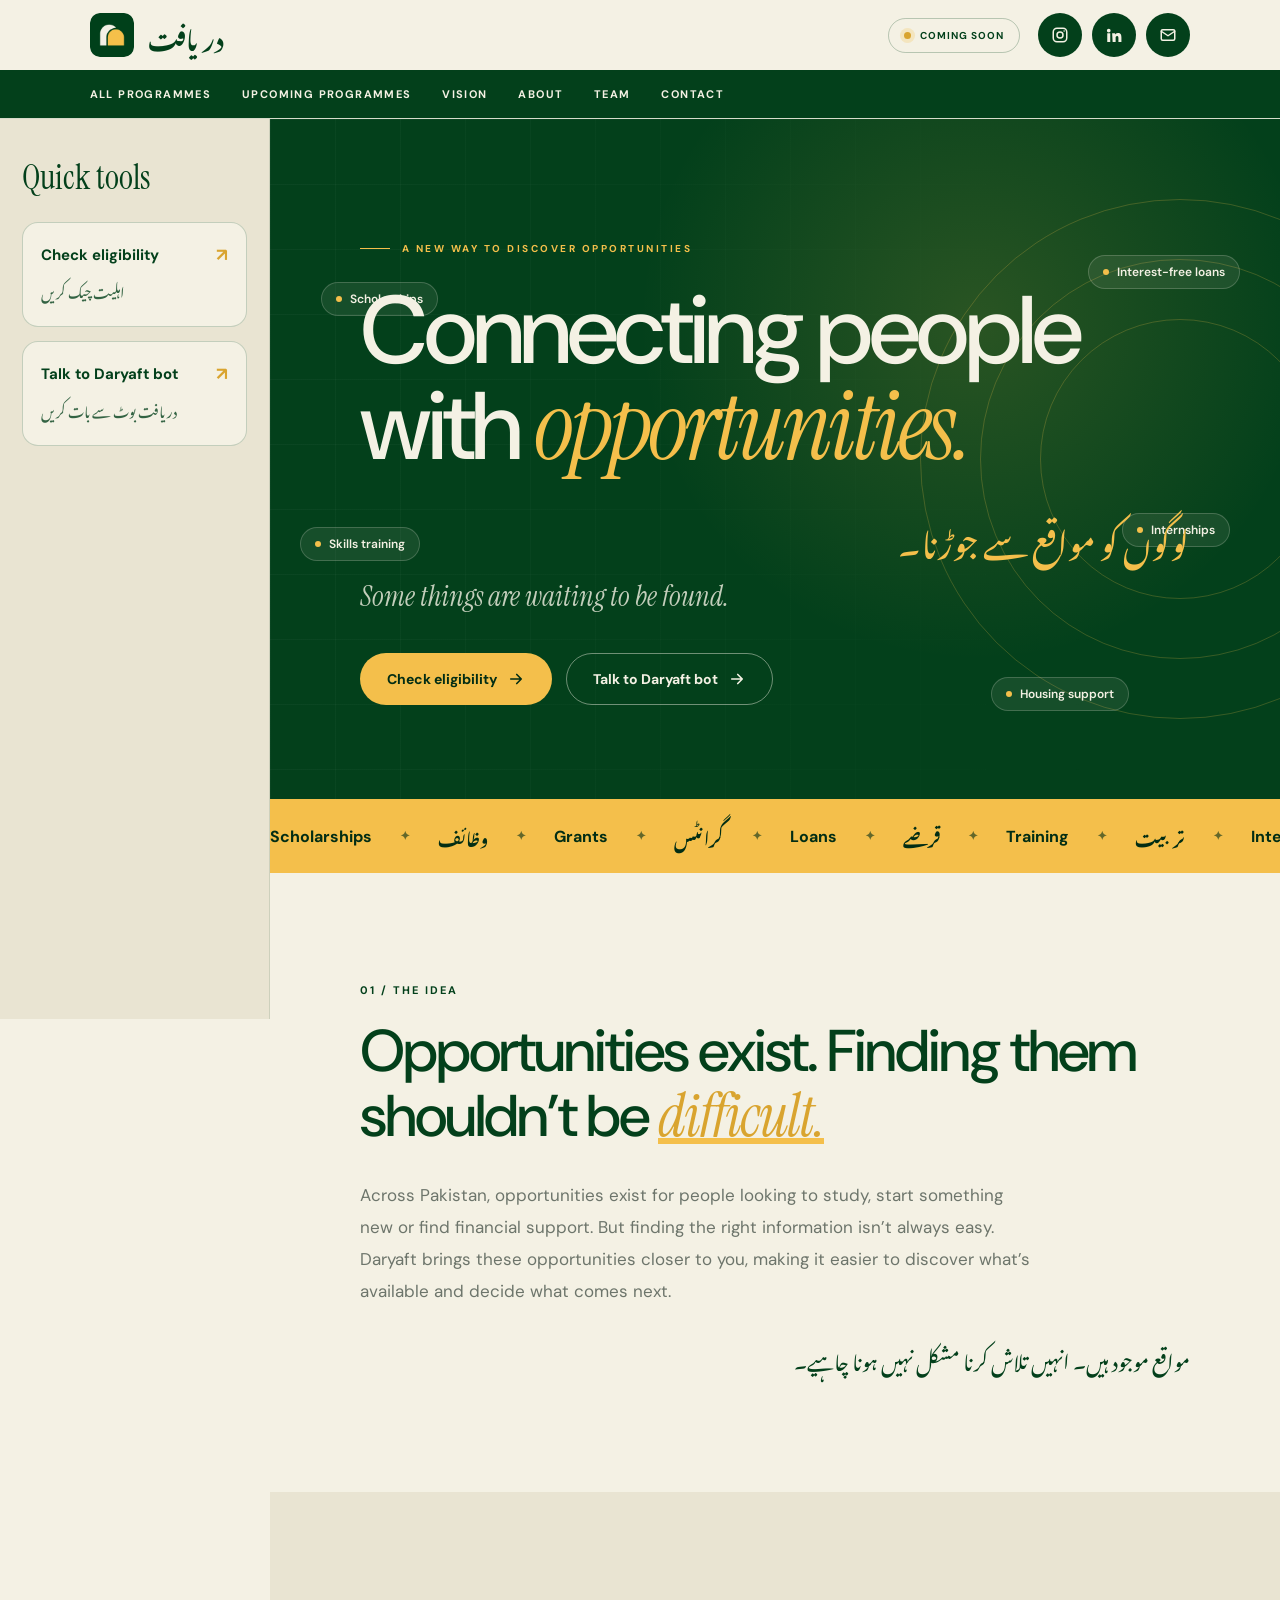
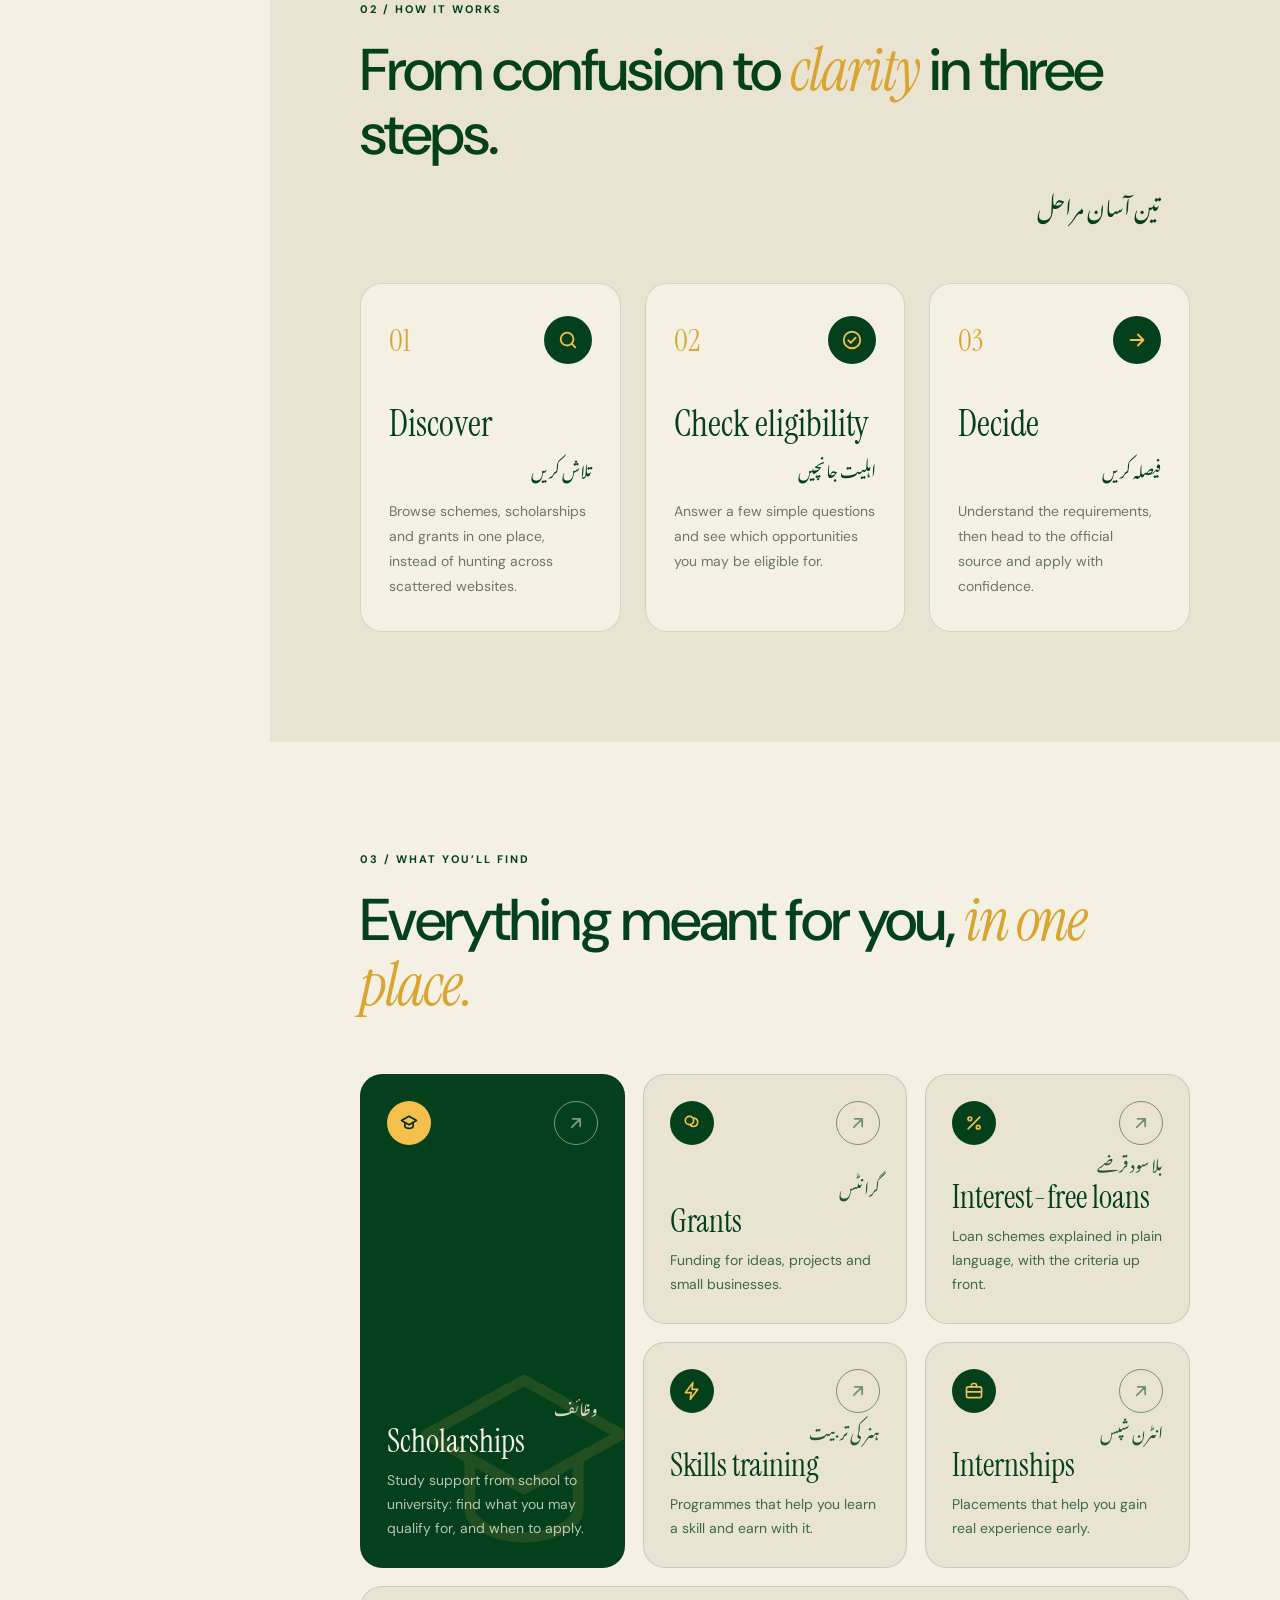
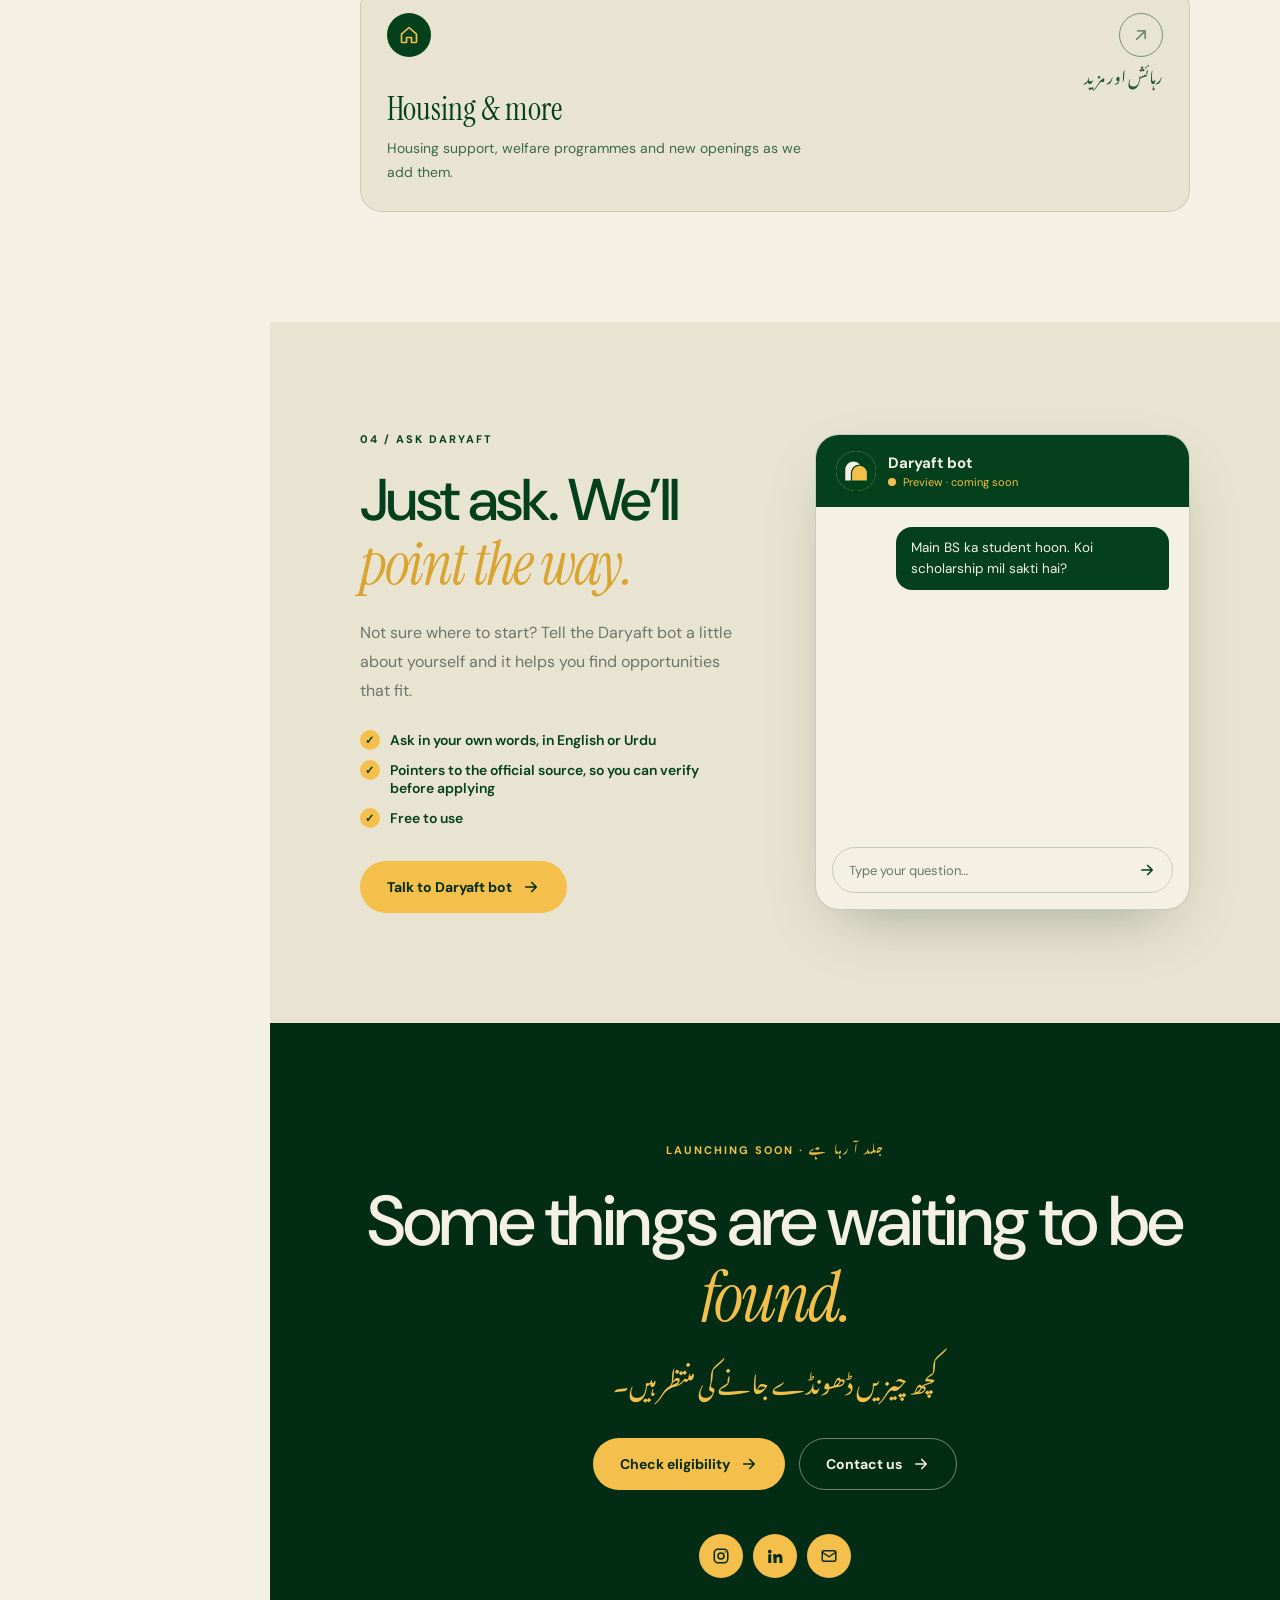
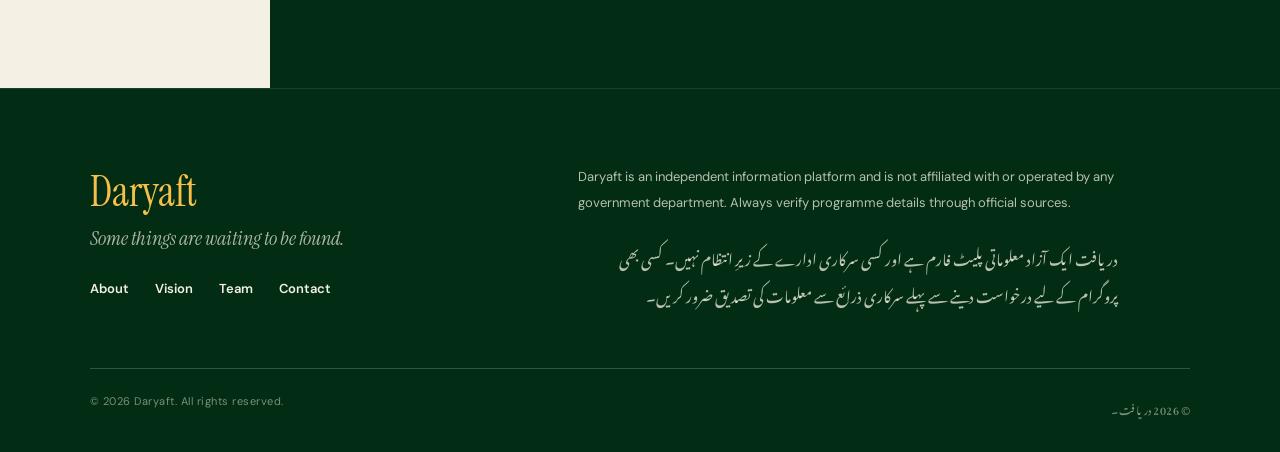
==== homepage/index.html @ d7fb3990 "Remove launch message from index.html Removed the launch message from the homepage." ====
<!DOCTYPE html>
<html lang="en">
<head>
    <meta charset="utf-8">
    <meta name="viewport" content="width=device-width, initial-scale=1">
    <title>Daryaft | دریافت</title>
    <link rel="icon" type="image/png" href="images/DARYAFT%20LOGO%20(MAIN).png">
    <meta name="description" content="Daryaft is a free platform that helps people in Pakistan discover government schemes, scholarships and opportunities they may be eligible for.">

    <link rel="preconnect" href="https://fonts.googleapis.com">
    <link rel="preconnect" href="https://fonts.gstatic.com" crossorigin>

    <!-- lets the CSS know JavaScript is on, so scroll animations only hide things when they can reveal them -->
    <script>document.documentElement.classList.add('js');</script>
    <link href="https://fonts.googleapis.com/css2?family=DM+Sans:wght@400;500;600;700;800&family=Instrument+Serif:ital@0;1&family=Noto+Nastaliq+Urdu&display=swap" rel="stylesheet">
    <link rel="stylesheet" href="style.css">
    <link rel="stylesheet" href="mobile.css">
</head>

<body>

    <header class="site-header">
    <a href="index.html" class="brand" aria-label="Daryaft home">
        <img src="images/DARYAFT LOGO (MAIN).png" alt="Daryaft logo">
        <span class="brand-name" lang="ur" dir="rtl">دریافت</span>
    </a>

    <div class="header-right">
        <div class="header-status">
            <span class="status-dot"></span>
            <span>Coming soon</span>
        </div>

        <ul class="social-links">
            <li>
                <a href="https://www.instagram.com/daryaftpk/" target="_blank" rel="noopener" aria-label="Daryaft on Instagram">
                    <svg viewBox="0 0 24 24" fill="none" stroke="currentColor" stroke-width="2" stroke-linecap="round" stroke-linejoin="round" aria-hidden="true">
                        <rect x="3" y="3" width="18" height="18" rx="5"/>
                        <circle cx="12" cy="12" r="4"/>
                        <circle cx="17.5" cy="6.5" r="1" fill="currentColor" stroke="none"/>
                    </svg>
                </a>
            </li>
            <li>
                <a href="https://www.linkedin.com/company/daryaft" target="_blank" rel="noopener" aria-label="Daryaft on LinkedIn">
                    <svg viewBox="0 0 24 24" fill="currentColor" aria-hidden="true">
                        <path d="M4.98 3.5a2.5 2.5 0 1 1 0 5 2.5 2.5 0 0 1 0-5zM3 9.75h4v11.5H3zM9.5 9.75h3.8v1.6h.06c.53-1 1.83-2.05 3.77-2.05 4.03 0 4.77 2.65 4.77 6.1v5.85h-4v-5.2c0-1.24-.02-2.84-1.73-2.84-1.73 0-2 1.35-2 2.75v5.29h-4z"/>
                    </svg>
                </a>
            </li>
            <li>
                <a href="mailto:daryaft.support@gmail.com" aria-label="Email Daryaft">
                    <svg viewBox="0 0 24 24" fill="none" stroke="currentColor" stroke-width="2" stroke-linecap="round" stroke-linejoin="round" aria-hidden="true">
                        <rect x="3" y="5" width="18" height="14" rx="2"/>
                        <path d="M3 7l9 6 9-6"/>
                    </svg>
                </a>
            </li>
        </ul>
    </div>

    <nav class="navigation" aria-label="Main navigation">
        <a href="programmes.html">All programmes</a>
        <a href="index.html">Upcoming programmes</a>
        <a href="vision.html">Vision</a>
        <a href="about.html">About</a>
        <a href="team.html">Team</a>
        <a href="contact.html">Contact</a>
    </nav>
</header>

    <div class="page-layout">

        <aside class="side-panel" aria-label="Quick tools">
        <h2 class="side-title">Quick tools</h2>

        <ul class="side-list">
            <li>
                <a href="eligibility.html" class="side-link">
                    <span class="side-link-title">Check eligibility <span>↗</span></span>
                    <span class="side-link-urdu" lang="ur" dir="rtl">اہلیت چیک کریں</span>
                </a>
            </li>
            <li>
                <a href="ask.html" class="side-link">
                    <span class="side-link-title">Talk to Daryaft bot <span>↗</span></span>
                    <span class="side-link-urdu" lang="ur" dir="rtl">دریافت بوٹ سے بات کریں</span>
                </a>
            </li>
        </ul>
    </aside>

        <div class="page-main">

            <!-- ================= HERO ================= -->
            <section class="hm-hero">
                <div class="hm-glow"></div>

                <div class="hm-rings" aria-hidden="true">
                    <span class="hm-ring"></span>
                    <span class="hm-ring"></span>
                    <span class="hm-ring"></span>
                </div>

                <div class="hm-chips" aria-hidden="true">
                    <span class="hm-chip" style="--x:5%;--y:24%;--fd:0s" data-depth="1.2"><i></i>Scholarships</span>
                    <span class="hm-chip hm-chip--r" style="--x:4%;--y:20%;--fd:-2s" data-depth="0.8"><i></i>Interest-free loans</span>
                    <span class="hm-chip" style="--x:3%;--y:60%;--fd:-4s" data-depth="1.6"><i></i>Skills training</span>
                    <span class="hm-chip hm-chip--r" style="--x:5%;--y:58%;--fd:-1s" data-depth="1"><i></i>Internships</span>
                    <span class="hm-chip" style="--x:16%;--y:80%;--fd:-3s" data-depth="0.7"><i></i>Grants</span>
                    <span class="hm-chip hm-chip--r" style="--x:15%;--y:82%;--fd:-5s" data-depth="1.4"><i></i>Housing support</span>
                </div>

                <div class="hm-hero-inner">
                    <p class="hm-eyebrow hm-in" style="--d:50">A new way to discover opportunities</p>

                    <h1 class="hm-title">
                        <span class="hm-line hm-in" style="--d:200">Connecting people</span>
                        <span class="hm-line hm-in" style="--d:320">with <em>opportunities.</em></span>
                    </h1>

                    <p class="hm-title-urdu hm-in" style="--d:480" lang="ur" dir="rtl">لوگوں کو مواقع سے جوڑنا۔</p>
                    <p class="hm-sub hm-in" style="--d:600">Some things are waiting to be found.</p>

                    <div class="hm-actions hm-in" style="--d:740">
                        <a href="eligibility.html" class="hm-btn hm-btn--gold">
                            Check eligibility
                            <svg viewBox="0 0 24 24" fill="none" stroke="currentColor" stroke-width="2.2" stroke-linecap="round" stroke-linejoin="round" aria-hidden="true"><path d="M5 12h14M13 6l6 6-6 6"/></svg>
                        </a>
                        <a href="ask.html" class="hm-btn hm-btn--ghost">
                            Talk to Daryaft bot
                            <svg viewBox="0 0 24 24" fill="none" stroke="currentColor" stroke-width="2.2" stroke-linecap="round" stroke-linejoin="round" aria-hidden="true"><path d="M5 12h14M13 6l6 6-6 6"/></svg>
                        </a>
                    </div>
                </div>

               
            </section>


            <!-- ================= MARQUEE ================= -->
            <div class="hm-marquee" aria-hidden="true">
                <div class="hm-marquee-track">
                    <div class="hm-marquee-group">
                        <span>Scholarships</span><b>✦</b><span class="ur">وظائف</span><b>✦</b>
                        <span>Grants</span><b>✦</b><span class="ur">گرانٹس</span><b>✦</b>
                        <span>Loans</span><b>✦</b><span class="ur">قرضے</span><b>✦</b>
                        <span>Training</span><b>✦</b><span class="ur">تربیت</span><b>✦</b>
                        <span>Internships</span><b>✦</b><span class="ur">انٹرن شپس</span><b>✦</b>
                    </div>
                    <div class="hm-marquee-group">
                        <span>Scholarships</span><b>✦</b><span class="ur">وظائف</span><b>✦</b>
                        <span>Grants</span><b>✦</b><span class="ur">گرانٹس</span><b>✦</b>
                        <span>Loans</span><b>✦</b><span class="ur">قرضے</span><b>✦</b>
                        <span>Training</span><b>✦</b><span class="ur">تربیت</span><b>✦</b>
                        <span>Internships</span><b>✦</b><span class="ur">انٹرن شپس</span><b>✦</b>
                    </div>
                </div>
            </div>


            <!-- ================= THE IDEA ================= -->
            <section class="hm-section hm-idea">
                <div class="hm-idea-inner">
                    <p class="hm-marker reveal">01 / The idea</p>

                    <h2 class="hm-h2 split">Opportunities exist. Finding them shouldn’t be <em class="hm-underline">difficult.</em></h2>

                    <p class="reveal" style="--d:150">Across Pakistan, opportunities exist for people looking to study, start something new or find financial support. But finding the right information isn’t always easy. Daryaft brings these opportunities closer to you, making it easier to discover what’s available and decide what comes next.</p>

                    <p class="hm-urdu-line reveal" style="--d:250" lang="ur" dir="rtl">مواقع موجود ہیں۔ انہیں تلاش کرنا مشکل نہیں ہونا چاہیے۔</p>
                </div>
            </section>


            <!-- ================= HOW IT WORKS ================= -->
            <section class="hm-section hm-steps" id="how-it-works">
                <div class="hm-head">
                    <p class="hm-marker reveal">02 / How it works</p>
                    <h2 class="hm-h2 reveal" style="--d:100">From confusion to <em>clarity</em> in three steps.</h2>
                    <p class="hm-urdu reveal" style="--d:200" lang="ur" dir="rtl">تین آسان مراحل</p>
                </div>

                <div class="hm-step-grid">

                    <div class="reveal" style="--d:0">
                        <article class="hm-step">
                            <div class="hm-step-top">
                                <span class="hm-step-num">01</span>
                                <span class="hm-step-icon"><svg viewBox="0 0 24 24" fill="none" stroke="currentColor" stroke-width="2" stroke-linecap="round" stroke-linejoin="round" aria-hidden="true"><circle cx="11" cy="11" r="7"/><path d="M20 20l-3.5-3.5"/></svg></span>
                            </div>
                            <h3>Discover</h3>
                            <p class="hm-step-urdu" lang="ur" dir="rtl">تلاش کریں</p>
                            <p>Browse schemes, scholarships and grants in one place, instead of hunting across scattered websites.</p>
                        </article>
                    </div>

                    <div class="reveal" style="--d:130">
                        <article class="hm-step">
                            <div class="hm-step-top">
                                <span class="hm-step-num">02</span>
                                <span class="hm-step-icon"><svg viewBox="0 0 24 24" fill="none" stroke="currentColor" stroke-width="2" stroke-linecap="round" stroke-linejoin="round" aria-hidden="true"><circle cx="12" cy="12" r="9"/><path d="M8 12.5l2.7 2.7L16 9.5"/></svg></span>
                            </div>
                            <h3>Check eligibility</h3>
                            <p class="hm-step-urdu" lang="ur" dir="rtl">اہلیت جانچیں</p>
                            <p>Answer a few simple questions and see which opportunities you may be eligible for.</p>
                        </article>
                    </div>

                    <div class="reveal" style="--d:260">
                        <article class="hm-step">
                            <div class="hm-step-top">
                                <span class="hm-step-num">03</span>
                                <span class="hm-step-icon"><svg viewBox="0 0 24 24" fill="none" stroke="currentColor" stroke-width="2" stroke-linecap="round" stroke-linejoin="round" aria-hidden="true"><path d="M5 12h14M13 6l6 6-6 6"/></svg></span>
                            </div>
                            <h3>Decide</h3>
                            <p class="hm-step-urdu" lang="ur" dir="rtl">فیصلہ کریں</p>
                            <p>Understand the requirements, then head to the official source and apply with confidence.</p>
                        </article>
                    </div>

                </div>
            </section>


            <!-- ================= WHAT YOU'LL FIND ================= -->
            <section class="hm-section hm-find">
                <div class="hm-head">
                    <p class="hm-marker reveal">03 / What you’ll find</p>
                    <h2 class="hm-h2 reveal" style="--d:100">Everything meant for you, <em>in one place.</em></h2>
                </div>

                <div class="hm-bento-grid">

                    <div class="hm-cell hm-cell--lg reveal" style="--d:0">
                        <div class="hm-tile hm-tile--lg">
                            <svg class="hm-tile-bg" viewBox="0 0 24 24" fill="none" stroke="currentColor" stroke-width="1" stroke-linecap="round" stroke-linejoin="round" aria-hidden="true"><path d="M3 9l9-5 9 5-9 5-9-5z"/><path d="M7 11.5V16c0 1.1 2.2 2.5 5 2.5s5-1.4 5-2.5v-4.5"/></svg>
                            <div class="hm-tile-top">
                                <span class="hm-tile-icon"><svg viewBox="0 0 24 24" fill="none" stroke="currentColor" stroke-width="2" stroke-linecap="round" stroke-linejoin="round" aria-hidden="true"><path d="M3 9l9-5 9 5-9 5-9-5z"/><path d="M7 11.5V16c0 1.1 2.2 2.5 5 2.5s5-1.4 5-2.5v-4.5"/></svg></span>
                                <span class="hm-tile-arrow"><svg viewBox="0 0 24 24" fill="none" stroke="currentColor" stroke-width="2.2" stroke-linecap="round" stroke-linejoin="round" aria-hidden="true"><path d="M7 17L17 7M8 7h9v9"/></svg></span>
                            </div>
                            <div class="hm-tile-text">
                                <p class="hm-tile-urdu" lang="ur" dir="rtl">وظائف</p>
                                <h3>Scholarships</h3>
                                <p>Study support from school to university: find what you may qualify for, and when to apply.</p>
                            </div>
                        </div>
                    </div>

                    <div class="hm-cell hm-cell--md reveal" style="--d:100">
                        <div class="hm-tile">
                            <div class="hm-tile-top">
                                <span class="hm-tile-icon"><svg viewBox="0 0 24 24" fill="none" stroke="currentColor" stroke-width="2" stroke-linecap="round" stroke-linejoin="round" aria-hidden="true"><circle cx="9" cy="9" r="5"/><path d="M14.5 6.2A5 5 0 1 1 9.8 14"/></svg></span>
                                <span class="hm-tile-arrow"><svg viewBox="0 0 24 24" fill="none" stroke="currentColor" stroke-width="2.2" stroke-linecap="round" stroke-linejoin="round" aria-hidden="true"><path d="M7 17L17 7M8 7h9v9"/></svg></span>
                            </div>
                            <div class="hm-tile-text">
                                <p class="hm-tile-urdu" lang="ur" dir="rtl">گرانٹس</p>
                                <h3>Grants</h3>
                                <p>Funding for ideas, projects and small businesses.</p>
                            </div>
                        </div>
                    </div>

                    <div class="hm-cell hm-cell--md reveal" style="--d:200">
                        <div class="hm-tile">
                            <div class="hm-tile-top">
                                <span class="hm-tile-icon"><svg viewBox="0 0 24 24" fill="none" stroke="currentColor" stroke-width="2" stroke-linecap="round" stroke-linejoin="round" aria-hidden="true"><path d="M19 5L5 19"/><circle cx="7" cy="7" r="2.2"/><circle cx="17" cy="17" r="2.2"/></svg></span>
                                <span class="hm-tile-arrow"><svg viewBox="0 0 24 24" fill="none" stroke="currentColor" stroke-width="2.2" stroke-linecap="round" stroke-linejoin="round" aria-hidden="true"><path d="M7 17L17 7M8 7h9v9"/></svg></span>
                            </div>
                            <div class="hm-tile-text">
                                <p class="hm-tile-urdu" lang="ur" dir="rtl">بلا سود قرضے</p>
                                <h3>Interest-free loans</h3>
                                <p>Loan schemes explained in plain language, with the criteria up front.</p>
                            </div>
                        </div>
                    </div>

                    <div class="hm-cell hm-cell--sm reveal" style="--d:0">
                        <div class="hm-tile">
                            <div class="hm-tile-top">
                                <span class="hm-tile-icon"><svg viewBox="0 0 24 24" fill="none" stroke="currentColor" stroke-width="2" stroke-linecap="round" stroke-linejoin="round" aria-hidden="true"><path d="M13 2L4 14h7l-1 8 9-12h-7z"/></svg></span>
                                <span class="hm-tile-arrow"><svg viewBox="0 0 24 24" fill="none" stroke="currentColor" stroke-width="2.2" stroke-linecap="round" stroke-linejoin="round" aria-hidden="true"><path d="M7 17L17 7M8 7h9v9"/></svg></span>
                            </div>
                            <div class="hm-tile-text">
                                <p class="hm-tile-urdu" lang="ur" dir="rtl">ہنر کی تربیت</p>
                                <h3>Skills training</h3>
                                <p>Programmes that help you learn a skill and earn with it.</p>
                            </div>
                        </div>
                    </div>

                    <div class="hm-cell hm-cell--sm reveal" style="--d:120">
                        <div class="hm-tile">
                            <div class="hm-tile-top">
                                <span class="hm-tile-icon"><svg viewBox="0 0 24 24" fill="none" stroke="currentColor" stroke-width="2" stroke-linecap="round" stroke-linejoin="round" aria-hidden="true"><rect x="3" y="7" width="18" height="13" rx="2"/><path d="M9 7V5a2 2 0 0 1 2-2h2a2 2 0 0 1 2 2v2M3 13h18"/></svg></span>
                                <span class="hm-tile-arrow"><svg viewBox="0 0 24 24" fill="none" stroke="currentColor" stroke-width="2.2" stroke-linecap="round" stroke-linejoin="round" aria-hidden="true"><path d="M7 17L17 7M8 7h9v9"/></svg></span>
                            </div>
                            <div class="hm-tile-text">
                                <p class="hm-tile-urdu" lang="ur" dir="rtl">انٹرن شپس</p>
                                <h3>Internships</h3>
                                <p>Placements that help you gain real experience early.</p>
                            </div>
                        </div>
                    </div>

                    <div class="hm-cell hm-cell--sm reveal" style="--d:240">
                        <div class="hm-tile">
                            <div class="hm-tile-top">
                                <span class="hm-tile-icon"><svg viewBox="0 0 24 24" fill="none" stroke="currentColor" stroke-width="2" stroke-linecap="round" stroke-linejoin="round" aria-hidden="true"><path d="M3 11l9-8 9 8v9a1 1 0 0 1-1 1h-5v-6H9v6H4a1 1 0 0 1-1-1z"/></svg></span>
                                <span class="hm-tile-arrow"><svg viewBox="0 0 24 24" fill="none" stroke="currentColor" stroke-width="2.2" stroke-linecap="round" stroke-linejoin="round" aria-hidden="true"><path d="M7 17L17 7M8 7h9v9"/></svg></span>
                            </div>
                            <div class="hm-tile-text">
                                <p class="hm-tile-urdu" lang="ur" dir="rtl">رہائش اور مزید</p>
                                <h3>Housing &amp; more</h3>
                                <p>Housing support, welfare programmes and new openings as we add them.</p>
                            </div>
                        </div>
                    </div>

                </div>
            </section>


            <!-- ================= BOT PREVIEW ================= -->
            <section class="hm-section hm-demo">
                <div class="hm-demo-grid">

                    <div class="hm-demo-text">
                        <p class="hm-marker reveal">04 / Ask Daryaft</p>
                        <h2 class="hm-h2 reveal" style="--d:100">Just ask. We’ll <em>point the way.</em></h2>
                        <p class="reveal" style="--d:180">Not sure where to start? Tell the Daryaft bot a little about yourself and it helps you find opportunities that fit.</p>

                        <ul class="hm-ticks reveal" style="--d:260">
                            <li>Ask in your own words, in English or Urdu</li>
                            <li>Pointers to the official source, so you can verify before applying</li>
                            <li>Free to use</li>
                        </ul>

                        <a href="ask.html" class="hm-btn hm-btn--gold reveal" style="--d:340">
                            Talk to Daryaft bot
                            <svg viewBox="0 0 24 24" fill="none" stroke="currentColor" stroke-width="2.2" stroke-linecap="round" stroke-linejoin="round" aria-hidden="true"><path d="M5 12h14M13 6l6 6-6 6"/></svg>
                        </a>
                    </div>

                    <div class="reveal" style="--d:150">
                        <div class="hm-chat" id="chat" role="img" aria-label="Preview of a conversation with the Daryaft bot">
                            <div class="hm-chat-bar">
                                <img src="images/DARYAFT LOGO (MAIN).png" alt="" class="hm-avatar">
                                <div>
                                    <p class="hm-chat-name">Daryaft bot</p>
                                    <p class="hm-chat-status"><span class="hm-pulse"></span>Preview · coming soon</p>
                                </div>
                            </div>
                            <div class="hm-chat-body" id="chatBody"></div>
                            <div class="hm-chat-input" aria-hidden="true">
                                <span>Type your question…</span>
                                <svg viewBox="0 0 24 24" fill="none" stroke="currentColor" stroke-width="2.2" stroke-linecap="round" stroke-linejoin="round"><path d="M5 12h14M13 6l6 6-6 6"/></svg>
                            </div>
                        </div>
                    </div>

                </div>
            </section>


            <!-- ================= FINAL CTA ================= -->
            <section class="hm-section hm-cta">
                <p class="hm-marker reveal">Launching soon <b>·</b> <span lang="ur" dir="rtl">جلد آ رہا ہے</span></p>
                <h2 class="reveal" style="--d:100">Some things are waiting to be <em>found.</em></h2>
                <p class="hm-cta-urdu reveal" style="--d:180" lang="ur" dir="rtl">کچھ چیزیں ڈھونڈے جانے کی منتظر ہیں۔</p>

                <div class="hm-cta-actions reveal" style="--d:260">
                    <a href="eligibility.html" class="hm-btn hm-btn--green">
                        Check eligibility
                        <svg viewBox="0 0 24 24" fill="none" stroke="currentColor" stroke-width="2.2" stroke-linecap="round" stroke-linejoin="round" aria-hidden="true"><path d="M5 12h14M13 6l6 6-6 6"/></svg>
                    </a>
                    <a href="contact.html" class="hm-btn hm-btn--outline">
                        Contact us
                        <svg viewBox="0 0 24 24" fill="none" stroke="currentColor" stroke-width="2.2" stroke-linecap="round" stroke-linejoin="round" aria-hidden="true"><path d="M5 12h14M13 6l6 6-6 6"/></svg>
                    </a>
                </div>

                <ul class="social-links reveal" style="--d:340">
                    <li>
                        <a href="https://www.instagram.com/daryaftpk/" target="_blank" rel="noopener" aria-label="Daryaft on Instagram">
                            <svg viewBox="0 0 24 24" fill="none" stroke="currentColor" stroke-width="2" stroke-linecap="round" stroke-linejoin="round" aria-hidden="true"><rect x="3" y="3" width="18" height="18" rx="5"/><circle cx="12" cy="12" r="4"/><circle cx="17.5" cy="6.5" r="1" fill="currentColor" stroke="none"/></svg>
                        </a>
                    </li>
                    <li>
                        <a href="https://www.linkedin.com/company/daryaft" target="_blank" rel="noopener" aria-label="Daryaft on LinkedIn">
                            <svg viewBox="0 0 24 24" fill="currentColor" aria-hidden="true"><path d="M4.98 3.5a2.5 2.5 0 1 1 0 5 2.5 2.5 0 0 1 0-5zM3 9.75h4v11.5H3zM9.5 9.75h3.8v1.6h.06c.53-1 1.83-2.05 3.77-2.05 4.03 0 4.77 2.65 4.77 6.1v5.85h-4v-5.2c0-1.24-.02-2.84-1.73-2.84-1.73 0-2 1.35-2 2.75v5.29h-4z"/></svg>
                        </a>
                    </li>
                    <li>
                        <a href="mailto:daryaft.support@gmail.com" aria-label="Email Daryaft">
                            <svg viewBox="0 0 24 24" fill="none" stroke="currentColor" stroke-width="2" stroke-linecap="round" stroke-linejoin="round" aria-hidden="true"><rect x="3" y="5" width="18" height="14" rx="2"/><path d="M3 7l9 6 9-6"/></svg>
                        </a>
                    </li>
                </ul>
            </section>

        </div>
    </div>


    <footer class="site-footer" id="footer">
        <div class="footer-top">
            <div>
                <p class="footer-brand">Daryaft</p>
                <p class="footer-tag">Some things are waiting to be found.</p>
                <ul class="footer-links">
                    <li><a href="about.html">About</a></li>
                    <li><a href="vision.html">Vision</a></li>
                    <li><a href="team.html">Team</a></li>
                    <li><a href="contact.html">Contact</a></li>
                </ul>
            </div>
            <div>
                <p class="footer-description">Daryaft is an independent information platform and is not affiliated with or operated by any government department. Always verify programme details through official sources.</p>
                <p class="footer-urdu" lang="ur" dir="rtl">دریافت ایک آزاد معلوماتی پلیٹ فارم ہے اور کسی سرکاری ادارے کے زیرِ انتظام نہیں۔ کسی بھی پروگرام کے لیے درخواست دینے سے پہلے سرکاری ذرائع سے معلومات کی تصدیق ضرور کریں۔</p>
            </div>
        </div>
        <div class="footer-bottom">
            <span>© 2026 Daryaft. All rights reserved.</span>
            <span lang="ur" dir="rtl">© 2026 دریافت۔</span>
        </div>
    </footer>


    <script>
    (function () {
        var reduce = window.matchMedia('(prefers-reduced-motion: reduce)').matches;

        /* ---- 1. split headline into words (keeps <em> as one piece) ---- */
        document.querySelectorAll('.split').forEach(function (el) {
            var n = 0;
            Array.prototype.slice.call(el.childNodes).forEach(function (c) {
                if (c.nodeType === 3) {
                    var frag = document.createDocumentFragment();
                    c.textContent.split(/(\s+)/).forEach(function (part) {
                        if (!part) return;
                        if (/^\s+$/.test(part)) { frag.appendChild(document.createTextNode(' ')); return; }
                        var s = document.createElement('span');
                        s.className = 'w';
                        s.style.setProperty('--i', n++);
                        s.textContent = part;
                        frag.appendChild(s);
                    });
                    el.replaceChild(frag, c);
                } else if (c.nodeType === 1) {
                    c.classList.add('w');
                    c.style.setProperty('--i', n++);
                }
            });
        });

        /* ---- 2. reveal on scroll ---- */
        var targets = document.querySelectorAll('.reveal, .split');
        if ('IntersectionObserver' in window) {
            var io = new IntersectionObserver(function (entries) {
                entries.forEach(function (e) {
                    if (e.isIntersecting) { e.target.classList.add('in'); io.unobserve(e.target); }
                });
            }, { threshold: 0.15 });
            targets.forEach(function (el) { io.observe(el); });
        } else {
            targets.forEach(function (el) { el.classList.add('in'); });
        }

        /* ---- 3. hero: glow + floating chips follow the pointer ---- */
        var hero = document.querySelector('.hm-hero');
        if (hero && !reduce) {
            var chips = hero.querySelectorAll('.hm-chip');
            hero.addEventListener('pointermove', function (e) {
                var r = hero.getBoundingClientRect();
                var x = (e.clientX - r.left) / r.width - 0.5;
                var y = (e.clientY - r.top) / r.height - 0.5;
                hero.style.setProperty('--mx', ((x + 0.5) * 100) + '%');
                hero.style.setProperty('--my', ((y + 0.5) * 100) + '%');
                chips.forEach(function (c) {
                    var d = parseFloat(c.getAttribute('data-depth')) || 1;
                    c.style.translate = (x * -30 * d) + 'px ' + (y * -30 * d) + 'px';
                });
            });
        }

        /* ---- 4. tiles: gold spotlight under the cursor ---- */
        document.querySelectorAll('.hm-tile').forEach(function (t) {
            t.addEventListener('pointermove', function (e) {
                var r = t.getBoundingClientRect();
                t.style.setProperty('--x', (e.clientX - r.left) + 'px');
                t.style.setProperty('--y', (e.clientY - r.top) + 'px');
            });
        });

        /* ---- 5. bot preview: types out a sample conversation on loop ---- */
        var body = document.getElementById('chatBody');
        var chat = document.getElementById('chat');
        if (body && chat) {
            var script = [
                { who: 'user', text: 'Main BS ka student hoon. Koi scholarship mil sakti hai?' },
                { who: 'bot',  text: 'Zaroor! Pehle bata dein, aap kis shehar aur kis program mein hain?' },
                { who: 'user', text: 'Lahore, Computer Science.' },
                { who: 'bot',  text: 'Shukriya! Main aap ke profile se match hone wali schemes dhoond raha hoon ✦' }
            ];
            var token = 0, timers = [];

            function later(fn, ms) { timers.push(setTimeout(fn, ms)); }
            function add(who, text) {
                var d = document.createElement('div');
                d.className = 'hm-msg hm-msg--' + who;
                d.textContent = text;
                body.appendChild(d);
                return d;
            }

            if (reduce) {
                script.forEach(function (m) { add(m.who, m.text); });
            } else {
                var play = function (my) {
                    body.innerHTML = '';
                    var i = 0;
                    (function step() {
                        if (my !== token) return;
                        if (i >= script.length) { later(function () { play(my); }, 6000); return; }
                        var m = script[i++];
                        if (m.who === 'bot') {
                            var t = document.createElement('div');
                            t.className = 'hm-msg hm-msg--bot hm-typing';
                            t.innerHTML = '<i></i><i></i><i></i>';
                            body.appendChild(t);
                            later(function () {
                                if (my !== token) return;
                                body.removeChild(t);
                                add('bot', m.text);
                                later(step, 1300);
                            }, 1100);
                        } else {
                            add('user', m.text);
                            later(step, 1000);
                        }
                    })();
                };
                var cio = new IntersectionObserver(function (entries) {
                    entries.forEach(function (e) {
                        token++;
                        timers.forEach(clearTimeout); timers = [];
                        if (e.isIntersecting) play(token);
                    });
                }, { threshold: 0.35 });
                cio.observe(chat);
            }
        }
    })();
    </script>

</body>
</html>
---- homepage/style.css ----
/* =========================================
   DARYAFT — style.css (one file for everything)
   Forest Green / Cream / Gold
   Load order in HTML: style.css, then mobile.css
   (fonts are loaded with <link> in the HTML, not @import)
========================================= */

/* ---------- 1. VARIABLES ---------- */
:root {
    --green: #03401B;
    --green-dark: #022D14;
    --green-light: #0A5428;
    --cream: #F4F1E4;
    --cream-dark: #E9E4D2;
    --gold: #F4BF4B;
    --gold-dark: #D9A42F;
    --text-dark: #102719;
    --text-muted: #6D756B;

    --font-main: 'DM Sans', sans-serif;
    --font-display: 'Instrument Serif', serif;
    --font-urdu: 'Noto Nastaliq Urdu', serif;

    --page-width: 1280px;
    --page-padding: clamp(24px, 7vw, 110px);
}

/* ---------- 2. RESET & GLOBAL ---------- */
* { margin: 0; padding: 0; box-sizing: border-box; }

html { scroll-behavior: smooth; scroll-padding-top: 90px; }

body {
    background: var(--cream);
    color: var(--text-dark);
    font-family: var(--font-main);
    -webkit-font-smoothing: antialiased;
}

a { color: inherit; text-decoration: none; }
img { display: block; max-width: 100%; }
ul { list-style: none; }
::selection { background: var(--gold); color: var(--green-dark); }

[lang="ur"] { font-family: var(--font-urdu); }

/* ---------- 3. HEADER (cream top bar + green menu bar) ---------- */
.site-header {
    width: 100%;
    display: grid;
    grid-template-columns: 1fr auto;
    align-items: center;
    background: var(--cream);
    border-bottom: 1px solid rgba(3, 64, 27, 0.12);
    position: relative;
    z-index: 10;
}

.brand {
    grid-column: 1; grid-row: 1;
    display: flex; align-items: center; gap: 14px;
    padding: 13px 0 13px var(--page-padding);
}
.brand img { width: 48px; height: 48px; object-fit: contain; border-radius: 10px; }
.brand-name { color: var(--green); font-size: 24px; font-weight: 800; line-height: 1.6; }

.header-right {
    grid-column: 2; grid-row: 1;
    display: flex; align-items: center; gap: 18px;
    margin-right: var(--page-padding);
}

.header-status {
    display: flex; align-items: center; gap: 9px;
    padding: 10px 15px;
    border: 1px solid rgba(3, 64, 27, 0.25);
    border-radius: 50px;
    color: var(--green);
    font-size: 10px; font-weight: 700; letter-spacing: 1px; text-transform: uppercase;
}
.status-dot {
    width: 7px; height: 7px; border-radius: 50%;
    background: var(--gold-dark);
    box-shadow: 0 0 0 4px rgba(244, 191, 75, 0.25);
}

.social-links { display: flex; align-items: center; gap: 10px; }
.social-links a {
    width: 38px; height: 38px;
    display: grid; place-items: center;
    border-radius: 50%;
    background: var(--green); color: var(--cream);
    transition: background .25s ease, color .25s ease, transform .25s ease;
}
.social-links a:hover { background: var(--gold); color: var(--green-dark); transform: translateY(-2px); }
.social-links svg { width: 18px; height: 18px; }

.navigation {
    grid-column: 1 / -1; grid-row: 2;
    display: flex; align-items: center; justify-content: flex-start;
    gap: clamp(18px, 2.4vw, 34px);
    padding: 0 var(--page-padding);
    background: var(--green);
    overflow-x: auto;
    scrollbar-width: none;
}
.navigation::-webkit-scrollbar { display: none; }
.navigation a {
    flex: none; position: relative;
    padding: 17px 0;
    color: var(--cream);
    font-size: 11px; font-weight: 700; letter-spacing: 1.4px; text-transform: uppercase;
    white-space: nowrap;
    transition: color .25s ease;
}
.navigation a::after {
    content: ''; position: absolute; left: 0; bottom: 0;
    width: 0; height: 2px; background: var(--gold);
    transition: width .25s ease;
}
.navigation a:hover,
.navigation a[aria-current="page"] { color: var(--gold); }
.navigation a:hover::after,
.navigation a[aria-current="page"]::after { width: 100%; }

.navigation a.nav-cta {
    margin-left: auto; padding: 10px 18px;
    background: var(--gold); color: var(--green-dark); border-radius: 50px;
}
.navigation a.nav-cta::after { display: none; }
.navigation a.nav-cta:hover { background: var(--cream); }

/* pages not built yet */
.navigation a.is-soon, .side-link.is-soon { opacity: .5; cursor: default; pointer-events: none; }

/* ---------- 4. PAGE LAYOUT + SIDE PANEL ---------- */
.page-layout {
    display: grid;
    grid-template-columns: 270px minmax(0, 1fr);
    align-items: start;
}
.page-main { min-width: 0; }

.side-panel {
    position: sticky; top: 0;
    height: 100vh; overflow-y: auto;
    padding: 40px 22px;
    background: var(--cream-dark);
    border-right: 1px solid rgba(3, 64, 27, 0.12);
}
.side-title {
    margin-bottom: 26px;
    color: var(--green);
    font-family: var(--font-display); font-size: 34px; font-weight: 400; line-height: 1.1;
}
.side-list { display: grid; gap: 14px; }
.side-link {
    display: block; padding: 20px 18px;
    background: var(--cream);
    border: 1px solid rgba(3, 64, 27, 0.2);
    border-radius: 16px; color: var(--green);
    transition: background .25s ease, color .25s ease, transform .25s ease;
}
.side-link:hover { background: var(--green); color: var(--cream); transform: translateX(4px); }
.side-link-title {
    display: flex; align-items: center; justify-content: space-between; gap: 10px;
    font-size: 15px; font-weight: 700;
}
.side-link-title span { color: var(--gold-dark); font-size: 18px; }
.side-link:hover .side-link-title span { color: var(--gold); }
.side-link-urdu {
    display: block; margin-top: 8px;
    font-family: var(--font-urdu); font-size: 14px; line-height: 2.2; opacity: .8;
}

/* ---------- 5. HOMEPAGE: BUTTONS ---------- */
.hm-btn {
    display: inline-flex; align-items: center; justify-content: center; gap: 10px;
    padding: 16px 26px;
    border: 1.5px solid transparent; border-radius: 50px;
    font-size: 14px; font-weight: 700;
    transition: transform .25s ease, background .25s ease, color .25s ease, border-color .25s ease;
}
.hm-btn svg { width: 18px; height: 18px; transition: transform .25s ease; }
.hm-btn:hover { transform: translateY(-2px); }
.hm-btn:hover svg { transform: translateX(4px); }

.hm-btn--gold { background: var(--gold); color: var(--green-dark); }
.hm-btn--gold:hover { background: var(--cream); }
.hm-btn--ghost { border-color: rgba(244, 241, 228, .45); color: var(--cream); }
.hm-btn--ghost:hover { border-color: var(--gold); color: var(--gold); }
.hm-btn--green { background: var(--gold); color: var(--green-dark); }
.hm-btn--green:hover { background: var(--cream); }
.hm-btn--outline { border-color: rgba(244, 241, 228, .45); color: var(--cream); }
.hm-btn--outline:hover { border-color: var(--gold); color: var(--gold); }

/* ---------- 6. HOMEPAGE: HERO ---------- */
.hm-hero {
    position: relative; overflow: hidden;
    min-height: 680px;
    padding: 110px var(--page-padding) 90px;
    display: flex; flex-direction: column; justify-content: center;
    background: var(--green); color: var(--cream);
}
.hm-hero::before {
    content: ''; position: absolute; inset: 0; pointer-events: none;
    background-image:
        linear-gradient(rgba(244, 241, 228, .035) 1px, transparent 1px),
        linear-gradient(90deg, rgba(244, 241, 228, .035) 1px, transparent 1px);
    background-size: 65px 65px;
    mask-image: linear-gradient(to right, black, transparent 85%);
    -webkit-mask-image: linear-gradient(to right, black, transparent 85%);
}
.hm-glow {
    position: absolute; inset: 0; pointer-events: none;
    background: radial-gradient(520px circle at var(--mx, 70%) var(--my, 30%), rgba(244, 191, 75, .16), transparent 65%);
}
.hm-rings { position: absolute; right: -160px; top: 50%; width: 520px; height: 520px; transform: translateY(-50%); pointer-events: none; }
.hm-ring { position: absolute; inset: 0; border: 1px solid rgba(244, 191, 75, .22); border-radius: 50%; animation: hmRing 6s ease-in-out infinite; }
.hm-ring:nth-child(2) { inset: 60px; animation-delay: -2s; }
.hm-ring:nth-child(3) { inset: 120px; animation-delay: -4s; }

.hm-chips { position: absolute; inset: 0; pointer-events: none; }
.hm-chip {
    position: absolute; left: var(--x); top: var(--y);
    display: inline-flex; align-items: center; gap: 8px;
    padding: 8px 14px;
    background: rgba(244, 241, 228, .08);
    border: 1px solid rgba(244, 241, 228, .2);
    border-radius: 50px;
    color: var(--cream); font-size: 12px; font-weight: 600;
    animation: hmFloat 7s ease-in-out infinite;
    animation-delay: var(--fd, 0s);
}
.hm-chip i { width: 6px; height: 6px; border-radius: 50%; background: var(--gold); }
.hm-chip--r { left: auto; right: var(--x); }

.hm-hero-inner { position: relative; z-index: 2; max-width: 900px; }

.hm-eyebrow {
    display: inline-flex; align-items: center; gap: 12px; margin-bottom: 28px;
    color: var(--gold);
    font-size: 10px; font-weight: 700; letter-spacing: 2.5px; text-transform: uppercase;
}
.hm-eyebrow::before { content: ''; width: 30px; height: 1px; background: var(--gold); }

.hm-title {
    font-size: clamp(48px, 7.5vw, 104px);
    font-weight: 500; line-height: 1; letter-spacing: -4px;
}
.hm-line { display: block; }
.hm-title em { font-family: var(--font-display); font-style: italic; font-weight: 400; color: var(--gold); }

.hm-title-urdu {
    margin-top: 26px; color: var(--gold);
    font-family: var(--font-urdu);
    font-size: clamp(22px, 3vw, 34px); line-height: 2.1;
}
.hm-sub { margin-top: 6px; color: rgba(244, 241, 228, .8); font-family: var(--font-display); font-size: clamp(20px, 2.4vw, 28px); font-style: italic; }
.hm-actions { margin-top: 38px; display: flex; flex-wrap: wrap; gap: 14px; }

.hm-launch {
    position: relative; z-index: 2;
    margin-top: 60px; padding-top: 22px;
    display: flex; align-items: center; gap: 10px;
    border-top: 1px solid rgba(244, 241, 228, .2);
    color: var(--gold);
    font-size: 11px; font-weight: 700; letter-spacing: 1.5px; text-transform: uppercase;
}
.hm-launch [lang="ur"] { letter-spacing: 0; text-transform: none; font-size: 14px; }
.hm-pulse {
    width: 8px; height: 8px; border-radius: 50%;
    background: var(--gold);
    animation: hmPulse 1.8s ease-out infinite;
}

/* intro animation: pure CSS, works even if JS fails */
.hm-in { animation: hmIn .8s cubic-bezier(.2, .7, .2, 1) both; animation-delay: calc(var(--d, 0) * 1ms); }

/* ---------- 7. HOMEPAGE: MARQUEE ---------- */
.hm-marquee { overflow: hidden; background: var(--gold); color: var(--green-dark); padding: 16px 0; font-size: 16px; font-weight: 700; }
.hm-marquee-track { display: flex; width: max-content; animation: hmMarquee 32s linear infinite; }
.hm-marquee-group { display: flex; align-items: center; flex: none; gap: 28px; padding-right: 28px; white-space: nowrap; }
.hm-marquee-group b { font-size: 12px; opacity: .6; }
.hm-marquee .ur { font-family: var(--font-urdu); font-size: 17px; }

/* ---------- 8. HOMEPAGE: SECTIONS ---------- */
.hm-section { padding: 110px var(--page-padding); }

.hm-marker {
    margin-bottom: 22px; color: var(--green);
    font-size: 11px; font-weight: 700; letter-spacing: 2px; text-transform: uppercase;
}
.hm-h2 {
    color: var(--green);
    font-size: clamp(34px, 4.6vw, 60px);
    font-weight: 500; line-height: 1.1; letter-spacing: -2px;
}
.hm-h2 em, .hm-cta h2 em { font-family: var(--font-display); font-style: italic; font-weight: 400; color: var(--gold-dark); }
.hm-underline { background: linear-gradient(var(--gold), var(--gold)) 0 92% / 100% 6px no-repeat; }

.hm-idea-inner { max-width: 860px; }
.hm-idea-inner > p:not(.hm-marker):not(.hm-urdu-line) { margin-top: 30px; max-width: 680px; color: var(--text-muted); font-size: 17px; line-height: 1.9; }
.hm-urdu-line { margin-top: 26px; color: var(--green); font-size: 20px; line-height: 2.4; }

.hm-head { margin-bottom: 56px; max-width: 800px; }
.hm-urdu { margin-top: 14px; color: var(--green); font-size: 21px; line-height: 2.2; }

/* how it works */
.hm-steps { background: var(--cream-dark); }
.hm-step-grid { display: grid; grid-template-columns: repeat(3, minmax(0, 1fr)); gap: 24px; }
.hm-step-grid > div { display: flex; }
.hm-step {
    flex: 1; padding: 32px 28px;
    background: var(--cream);
    border: 1px solid rgba(3, 64, 27, .15); border-radius: 22px;
    transition: transform .3s ease, border-color .3s ease;
}
.hm-step:hover { transform: translateY(-6px); border-color: var(--gold-dark); }
.hm-step-top { display: flex; align-items: center; justify-content: space-between; margin-bottom: 36px; }
.hm-step-num { color: var(--gold-dark); font-family: var(--font-display); font-size: 30px; }
.hm-step-icon {
    width: 48px; height: 48px; display: grid; place-items: center;
    border-radius: 50%; background: var(--green); color: var(--gold);
}
.hm-step-icon svg { width: 22px; height: 22px; }
.hm-step h3 { color: var(--green); font-family: var(--font-display); font-size: 36px; font-weight: 400; }
.hm-step-urdu { margin: 4px 0 12px; color: var(--green); font-size: 16px; line-height: 2.2; }
.hm-step p:last-child { color: var(--text-muted); font-size: 14px; line-height: 1.8; }

/* bento grid (desktop layout only; mobile.css handles small screens) */
.hm-bento-grid { display: grid; gap: 18px; }
@media (min-width: 901px) {
    .hm-bento-grid {
        grid-template-columns: repeat(3, minmax(0, 1fr));
        grid-template-areas: "a b c" "a d e" "f f f";
    }
    .hm-cell:nth-child(1) { grid-area: a; }
    .hm-cell:nth-child(2) { grid-area: b; }
    .hm-cell:nth-child(3) { grid-area: c; }
    .hm-cell:nth-child(4) { grid-area: d; }
    .hm-cell:nth-child(5) { grid-area: e; }
    .hm-cell:nth-child(6) { grid-area: f; }
}
.hm-cell { display: flex; min-width: 0; }

.hm-tile {
    --x: 50%; --y: 50%;
    position: relative; overflow: hidden; flex: 1;
    min-height: 220px; padding: 26px;
    display: flex; flex-direction: column; justify-content: space-between;
    background: var(--cream-dark);
    border: 1px solid rgba(3, 64, 27, .15); border-radius: 22px;
    color: var(--green);
    transition: transform .3s ease, border-color .3s ease;
}
.hm-tile::before {
    content: ''; position: absolute; inset: 0; pointer-events: none; opacity: 0;
    background: radial-gradient(260px circle at var(--x) var(--y), rgba(244, 191, 75, .35), transparent 70%);
    transition: opacity .3s ease;
}
.hm-tile:hover { transform: translateY(-4px); border-color: var(--gold-dark); }
.hm-tile:hover::before { opacity: 1; }
.hm-tile > * { position: relative; }
.hm-tile--lg { background: var(--green); color: var(--cream); min-height: 460px; }
.hm-tile--lg h3 { font-size: 46px; }
.hm-tile-bg { position: absolute !important; right: -30px; bottom: -30px; width: 260px; height: 260px; opacity: .12; color: var(--gold); }
.hm-tile-top { display: flex; align-items: center; justify-content: space-between; }
.hm-tile-icon, .hm-tile-arrow { width: 44px; height: 44px; display: grid; place-items: center; border-radius: 50%; }
.hm-tile-icon { background: var(--green); color: var(--gold); }
.hm-tile--lg .hm-tile-icon { background: var(--gold); color: var(--green-dark); }
.hm-tile-arrow { border: 1px solid currentColor; opacity: .5; transition: transform .3s ease, opacity .3s ease; }
.hm-tile:hover .hm-tile-arrow { transform: rotate(45deg); opacity: 1; }
.hm-tile-icon svg, .hm-tile-arrow svg { width: 20px; height: 20px; }
.hm-tile-urdu { font-size: 16px; line-height: 2.2; opacity: .85; }
.hm-tile h3 { font-family: var(--font-display); font-size: 32px; font-weight: 400; line-height: 1.1; }
.hm-tile-text p:last-child { margin-top: 10px; max-width: 420px; font-size: 14px; line-height: 1.7; opacity: .75; }

/* bot preview */
.hm-demo { background: var(--cream-dark); }
.hm-demo-grid { display: grid; grid-template-columns: 1fr 1fr; gap: 80px; align-items: center; }
.hm-demo-text > p:not(.hm-marker) { margin-top: 22px; max-width: 460px; color: var(--text-muted); font-size: 16px; line-height: 1.8; }
.hm-ticks { margin: 26px 0 34px; display: grid; gap: 12px; }
.hm-ticks li { position: relative; padding-left: 30px; color: var(--green); font-size: 14px; font-weight: 600; }
.hm-ticks li::before {
    content: '✓'; position: absolute; left: 0; top: -1px;
    width: 20px; height: 20px; display: grid; place-items: center;
    border-radius: 50%; background: var(--gold); color: var(--green-dark); font-size: 11px;
}

.hm-chat { max-width: 460px; margin-left: auto; overflow: hidden; background: var(--cream); border: 1px solid rgba(3, 64, 27, .2); border-radius: 24px; box-shadow: 0 24px 60px -24px rgba(2, 45, 20, .35); }
.hm-chat-bar { display: flex; align-items: center; gap: 12px; padding: 16px 20px; background: var(--green); color: var(--cream); }
.hm-avatar { width: 40px; height: 40px; border-radius: 50%; background: var(--cream); object-fit: contain; }
.hm-chat-name { font-size: 15px; font-weight: 700; }
.hm-chat-status { display: flex; align-items: center; gap: 7px; margin-top: 2px; color: var(--gold); font-size: 11px; }
.hm-chat-body { height: 340px; overflow-y: auto; padding: 20px; display: flex; flex-direction: column; gap: 10px; }
.hm-msg { max-width: 82%; padding: 11px 15px; border-radius: 16px; font-size: 13.5px; line-height: 1.5; animation: hmIn .35s ease both; }
.hm-msg--user { align-self: flex-end; background: var(--green); color: var(--cream); border-bottom-right-radius: 4px; }
.hm-msg--bot { align-self: flex-start; background: var(--cream-dark); color: var(--text-dark); border-bottom-left-radius: 4px; }
.hm-typing { display: flex; gap: 5px; padding: 14px 16px; }
.hm-typing i { width: 6px; height: 6px; border-radius: 50%; background: var(--text-muted); animation: hmDot 1s ease-in-out infinite; }
.hm-typing i:nth-child(2) { animation-delay: .15s; }
.hm-typing i:nth-child(3) { animation-delay: .3s; }
.hm-chat-input { display: flex; align-items: center; justify-content: space-between; margin: 0 16px 16px; padding: 13px 16px; border: 1px solid rgba(3, 64, 27, .2); border-radius: 50px; color: var(--text-muted); font-size: 13px; }
.hm-chat-input svg { width: 18px; height: 18px; color: var(--green); }

/* final call to action */
.hm-cta { text-align: center; background: var(--green-dark); color: var(--cream); }
.hm-cta .hm-marker { color: var(--gold); }
.hm-cta h2 { max-width: 900px; margin: 0 auto; font-size: clamp(36px, 5.5vw, 72px); font-weight: 500; line-height: 1.08; letter-spacing: -2.5px; }
.hm-cta h2 em { color: var(--gold); }
.hm-cta-urdu { margin-top: 18px; color: var(--gold); font-size: 24px; line-height: 2.1; }
.hm-cta-actions { margin-top: 34px; display: flex; flex-wrap: wrap; justify-content: center; gap: 14px; }
.hm-cta .social-links { margin-top: 44px; justify-content: center; }
.hm-cta .social-links a { background: var(--gold); color: var(--green-dark); }
.hm-cta .social-links a:hover { background: var(--cream); }

/* ---------- 9. FOOTER ---------- */
.site-footer { padding: 75px var(--page-padding) 30px; background: var(--green-dark); color: var(--cream); border-top: 1px solid rgba(244, 241, 228, .1); }
.footer-top { display: grid; grid-template-columns: .8fr 1.2fr; gap: 80px; padding-bottom: 55px; }
.footer-brand { color: var(--gold); font-family: var(--font-display); font-size: 42px; }
.footer-tag { margin-top: 6px; color: rgba(244, 241, 228, .7); font-family: var(--font-display); font-size: 20px; font-style: italic; }
.footer-links { margin-top: 26px; display: flex; flex-wrap: wrap; gap: 8px 26px; }
.footer-links a { color: var(--cream); font-size: 13px; font-weight: 600; transition: color .25s ease; }
.footer-links a:hover { color: var(--gold); }
.footer-description { max-width: 540px; color: rgba(244, 241, 228, .75); font-size: 13px; line-height: 2; }
.footer-urdu { max-width: 540px; margin-top: 22px; color: rgba(244, 241, 228, .75); font-family: var(--font-urdu); font-size: 15px; line-height: 2.5; }
.footer-bottom {
    padding-top: 25px; border-top: 1px solid rgba(244, 241, 228, .2);
    display: flex; justify-content: space-between; gap: 16px;
    color: rgba(244, 241, 228, .5); font-size: 11px; letter-spacing: .5px;
}

/* ---------- 10. INNER PAGES (about, vision, team...) ---------- */
.hero {
    position: relative; overflow: hidden; min-height: 620px;
    padding: 105px var(--page-padding) 65px;
    display: flex; align-items: center; justify-content: space-between; gap: 40px;
    background: var(--green); color: var(--cream);
}
.hero-content { position: relative; z-index: 2; max-width: 850px; animation: hmIn .9s ease both; }
.eyebrow { display: inline-flex; align-items: center; gap: 12px; margin-bottom: 32px; color: var(--gold); font-size: 10px; font-weight: 700; letter-spacing: 2.5px; text-transform: uppercase; }
.eyebrow::before { content: ''; width: 30px; height: 1px; background: var(--gold); }
.hero h1 { max-width: 900px; color: var(--cream); font-size: clamp(50px, 8vw, 108px); font-weight: 500; line-height: .98; letter-spacing: -5px; }
.hero-urdu { margin-top: 28px; color: var(--gold); font-family: var(--font-urdu); font-size: clamp(22px, 3vw, 35px); line-height: 2.1; direction: rtl; }
.hero-bottom { margin-top: 55px; padding-top: 23px; display: flex; align-items: center; justify-content: space-between; gap: 30px; border-top: 1px solid rgba(244, 241, 228, .2); }
.brand-line { font-family: var(--font-display); font-size: clamp(22px, 3vw, 33px); font-style: italic; }
.launch-text { color: var(--gold); font-size: 10px; font-weight: 700; letter-spacing: 1.5px; text-transform: uppercase; }

.introduction { padding: 110px var(--page-padding); display: grid; grid-template-columns: .65fr 1.7fr; gap: 80px; }
.section-marker { color: var(--green); font-size: 11px; font-weight: 700; letter-spacing: 2px; text-transform: uppercase; }
.introduction-content { max-width: 760px; }
.intro-english { color: var(--green); font-size: clamp(24px, 3vw, 38px); font-weight: 500; line-height: 1.55; letter-spacing: -1.2px; }
.language-divider { width: 55px; height: 3px; margin: 38px 0; background: var(--gold); }
.intro-urdu { color: var(--text-muted); font-family: var(--font-urdu); font-size: 19px; line-height: 2.4; direction: rtl; }

.how-it-works { padding: 110px var(--page-padding); background: var(--cream-dark); }
.section-heading { display: grid; grid-template-columns: .65fr 1.7fr; gap: 80px; margin-bottom: 60px; }
.heading-content h2 { color: var(--green); font-size: clamp(36px, 5vw, 60px); font-weight: 500; line-height: 1.1; letter-spacing: -2.5px; }
.heading-urdu { margin-top: 15px; color: var(--green); font-family: var(--font-urdu); font-size: 21px; line-height: 2.2; direction: rtl; }

.feature-list { border-top: 1px solid rgba(3, 64, 27, .25); }
.feature-card { min-height: 190px; padding: 40px 15px; display: grid; grid-template-columns: .3fr 1.5fr .3fr; align-items: center; gap: 30px; border-bottom: 1px solid rgba(3, 64, 27, .25); transition: background .35s ease, padding .35s ease; }
.feature-card:hover { padding-left: 30px; padding-right: 30px; background: rgba(244, 191, 75, .12); }
.feature-number { color: var(--gold-dark); font-family: var(--font-display); font-size: 27px; }
.feature-content h3 { margin-bottom: 12px; color: var(--green); font-family: var(--font-display); font-size: clamp(30px, 4vw, 43px); font-weight: 400; }
.feature-english { max-width: 580px; color: var(--text-muted); font-size: 14px; line-height: 1.9; }
.feature-urdu { max-width: 580px; margin-top: 13px; color: var(--green); font-family: var(--font-urdu); font-size: 16px; line-height: 2.3; direction: rtl; }
.feature-symbol { width: 48px; height: 48px; display: grid; place-items: center; border: 1px solid rgba(3, 64, 27, .25); border-radius: 50%; color: var(--green); font-size: 20px; transition: background .3s ease, color .3s ease, transform .3s ease; }
.feature-card:hover .feature-symbol { background: var(--green); color: var(--gold); transform: rotate(45deg); }

/* ---------- 11. SCROLL REVEAL (only hides when JS is running) ---------- */
.js .reveal {
    opacity: 0; transform: translateY(28px);
    transition: opacity .7s ease, transform .7s ease;
    transition-delay: calc(var(--d, 0) * 1ms);
}
.js .reveal.in { opacity: 1; transform: none; }

.js .split .w {
    display: inline-block; opacity: 0; transform: translateY(40%);
    transition: opacity .6s ease, transform .6s ease;
    transition-delay: calc(var(--i, 0) * 70ms);
}
.js .split.in .w { opacity: 1; transform: none; }

/* ---------- 12. ANIMATIONS ---------- */
@keyframes hmIn      { from { opacity: 0; transform: translateY(24px); } to { opacity: 1; transform: none; } }
@keyframes hmFloat   { 0%, 100% { transform: translateY(0); } 50% { transform: translateY(-14px); } }
@keyframes hmRing    { 0%, 100% { opacity: .5; transform: scale(1); } 50% { opacity: 1; transform: scale(1.04); } }
@keyframes hmPulse   { 0% { box-shadow: 0 0 0 0 rgba(244, 191, 75, .6); } 100% { box-shadow: 0 0 0 10px rgba(244, 191, 75, 0); } }
@keyframes hmMarquee { to { transform: translateX(-50%); } }
@keyframes hmDot     { 0%, 100% { opacity: .3; transform: translateY(0); } 50% { opacity: 1; transform: translateY(-3px); } }

/* ---------- 13. BASIC RESPONSIVE (the rest lives in mobile.css) ---------- */
@media (max-width: 900px) {
    .page-layout { grid-template-columns: 1fr; }
    .side-panel { position: static; height: auto; }
    .introduction, .section-heading, .footer-top, .hm-demo-grid { grid-template-columns: 1fr; gap: 35px; }
    .hm-step-grid { grid-template-columns: 1fr; }
    .hm-chat { margin: 0 auto; }
    .feature-card { grid-template-columns: 35px 1fr; }
    .feature-symbol { display: none; }
}
---- homepage/mobile.css ----
/* =========================================
   mobile-fixes.css
   Must load AFTER style.css and home.css so it overrides them on small screens.
   To undo everything, delete the <link> to this file in index.html.
========================================= */


/* ---------- 1. Nothing may push the page wider than the screen ---------- */

html,
body {
    max-width: 100%;
    overflow-x: clip;
    -webkit-text-size-adjust: 100%;
    text-size-adjust: 100%;
}

.page-layout {
    overflow-x: clip;
}

.page-main,
.page-layout > * {
    min-width: 0;
}

.hm-hero,
.hm-marquee {
    overflow: hidden;
}

/* decorations must never block taps */
.hm-glow,
.hm-rings,
.hm-chips,
.hm-tile-bg {
    pointer-events: none;
}

img,
svg {
    max-width: 100%;
}

h1,
h2,
h3,
p,
a {
    overflow-wrap: break-word;
}

.brand img {
    width: auto;
    max-height: 44px;
}

/* easier to tap: icons and links are at least 44px */
.social-links a {
    display: inline-flex;
    align-items: center;
    justify-content: center;
    min-width: 44px;
    min-height: 44px;
}


/* ---------- 2. Tablets and phones (900px and below) ---------- */

@media (max-width: 900px) {

    /* the side panel stops being a column and becomes a strip above the page */
    .page-layout {
        display: block;
    }

    .side-panel {
        position: static;
        width: 100%;
        max-width: none;
        height: auto;
        margin: 0;
        padding: 18px var(--page-padding);
        border-right: 0;
        border-bottom: 1px solid rgba(3, 64, 27, 0.15);
    }

    .side-list {
        display: grid;
        grid-template-columns: 1fr 1fr;
        gap: 10px;
    }

    .side-link {
        min-height: 48px;
    }

    .page-main {
        width: 100%;
        margin-left: 0;
    }

    /* two and three column layouts become one column */
    .hm-step-grid,
    .hm-demo-grid,
    .footer-top {
        grid-template-columns: minmax(0, 1fr);
    }

    .hm-demo-grid {
        gap: 40px;
    }

    .hm-bento-grid {
        grid-template-columns: repeat(2, minmax(0, 1fr));
        grid-template-areas: none;
        grid-template-rows: none;
        grid-auto-rows: auto;
    }

    .hm-cell--lg,
    .hm-cell--md,
    .hm-cell--sm {
        grid-area: auto;
    }

    .hm-cell--lg {
        grid-column: 1 / -1;
    }
}


/* ---------- 3. Phones (600px and below) ---------- */

@media (max-width: 600px) {

    /* header: the social icons are repeated at the bottom of the page, so hide them here */
    .header-right .social-links {
        display: none;
    }

    .header-status {
        padding: 7px 10px;
        font-size: 10px;
    }

    /* menu scrolls sideways with a thumb instead of wrapping */
    .navigation {
        overflow-x: auto;
        white-space: nowrap;
        scrollbar-width: none;
        -webkit-overflow-scrolling: touch;
    }

    .navigation::-webkit-scrollbar {
        display: none;
    }

    .navigation a {
        flex: none;
        padding-top: 14px;
        padding-bottom: 14px;
    }

    .side-list {
        grid-template-columns: minmax(0, 1fr);
    }

    /* Urdu text needs more line height or the tops and bottoms get clipped */
    [lang="ur"] {
        line-height: 1.9;
    }

    /* hero */
    .hm-hero {
        min-height: 0;
        padding-top: 48px;
        padding-bottom: 56px;
    }

    .hm-chips {
        display: none;
    }

    .hm-title {
        font-size: clamp(38px, 11.5vw, 58px);
        line-height: 1.04;
        letter-spacing: -1.5px;
    }

    .hm-line {
        display: block;
        white-space: normal;
    }

    .hm-title-urdu {
        font-size: 22px;
        line-height: 2;
    }

    .hm-launch {
        flex-wrap: wrap;
        justify-content: center;
        text-align: center;
    }

    /* buttons: full width, easy to tap */
    .hm-actions,
    .hm-cta-actions {
        display: flex;
        flex-direction: column;
        align-items: stretch;
        gap: 12px;
    }

    .hm-btn {
        width: 100%;
        min-height: 52px;
        justify-content: center;
    }

    /* sections and headings */
    .hm-section {
        padding-top: 64px;
        padding-bottom: 64px;
    }

    .hm-h2 {
        font-size: clamp(30px, 8.5vw, 42px);
        line-height: 1.12;
        letter-spacing: -1px;
    }

    .hm-cta h2 {
        font-size: clamp(32px, 9vw, 48px);
        line-height: 1.1;
    }

    .hm-marquee {
        font-size: 14px;
    }

    /* cards: one column, readable height */
    .hm-bento-grid {
        grid-template-columns: minmax(0, 1fr);
    }

    .hm-cell--lg {
        grid-column: auto;
    }

    .hm-tile {
        min-height: 180px;
        height: auto;
    }

    /* bot preview: fixed height so the page does not jump while messages appear */
    .hm-chat {
        width: 100%;
        max-width: none;
    }

    .hm-chat-body {
        height: 300px;
        overflow-y: auto;
    }

    /* footer */
    .footer-links {
        display: flex;
        flex-wrap: wrap;
        gap: 6px 22px;
    }

    .footer-links a {
        display: inline-block;
        padding: 8px 0;
    }

    .footer-bottom {
        display: flex;
        flex-direction: column;
        align-items: flex-start;
        gap: 6px;
    }
}


/* ---------- 4. Very small phones (380px and below) ---------- */

@media (max-width: 380px) {

    .hm-title {
        font-size: 36px;
        letter-spacing: -1px;
    }

    .hm-h2 {
        font-size: 28px;
    }

    .hm-btn {
        padding-left: 16px;
        padding-right: 16px;
    }
}


/* ---------- 5. People who ask their phone for less motion ---------- */

@media (prefers-reduced-motion: reduce) {

    .hm-marquee-track,
    .hm-chip,
    .hm-ring,
    .hm-pulse {
        animation: none !important;
    }

    .reveal,
    .split .w,
    .hm-in {
        opacity: 1 !important;
        transform: none !important;
        transition: none !important;
    }
}
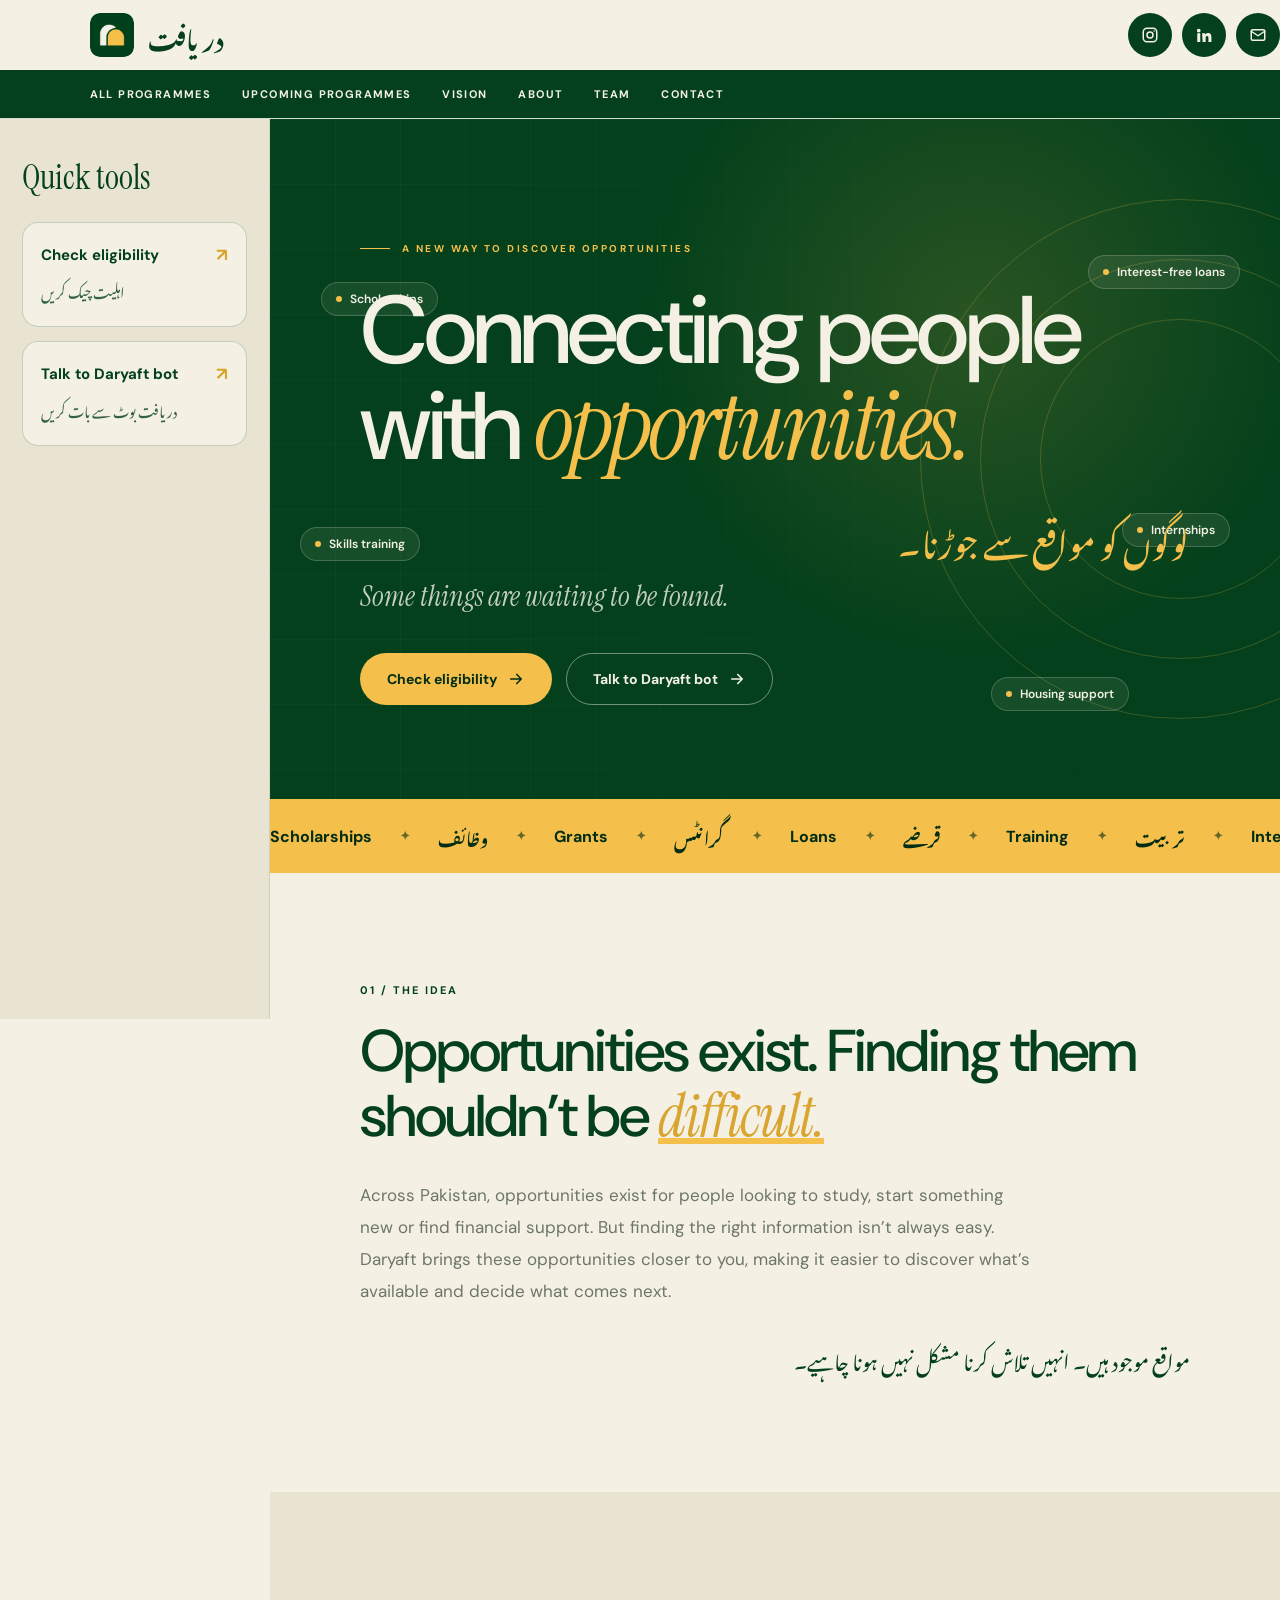
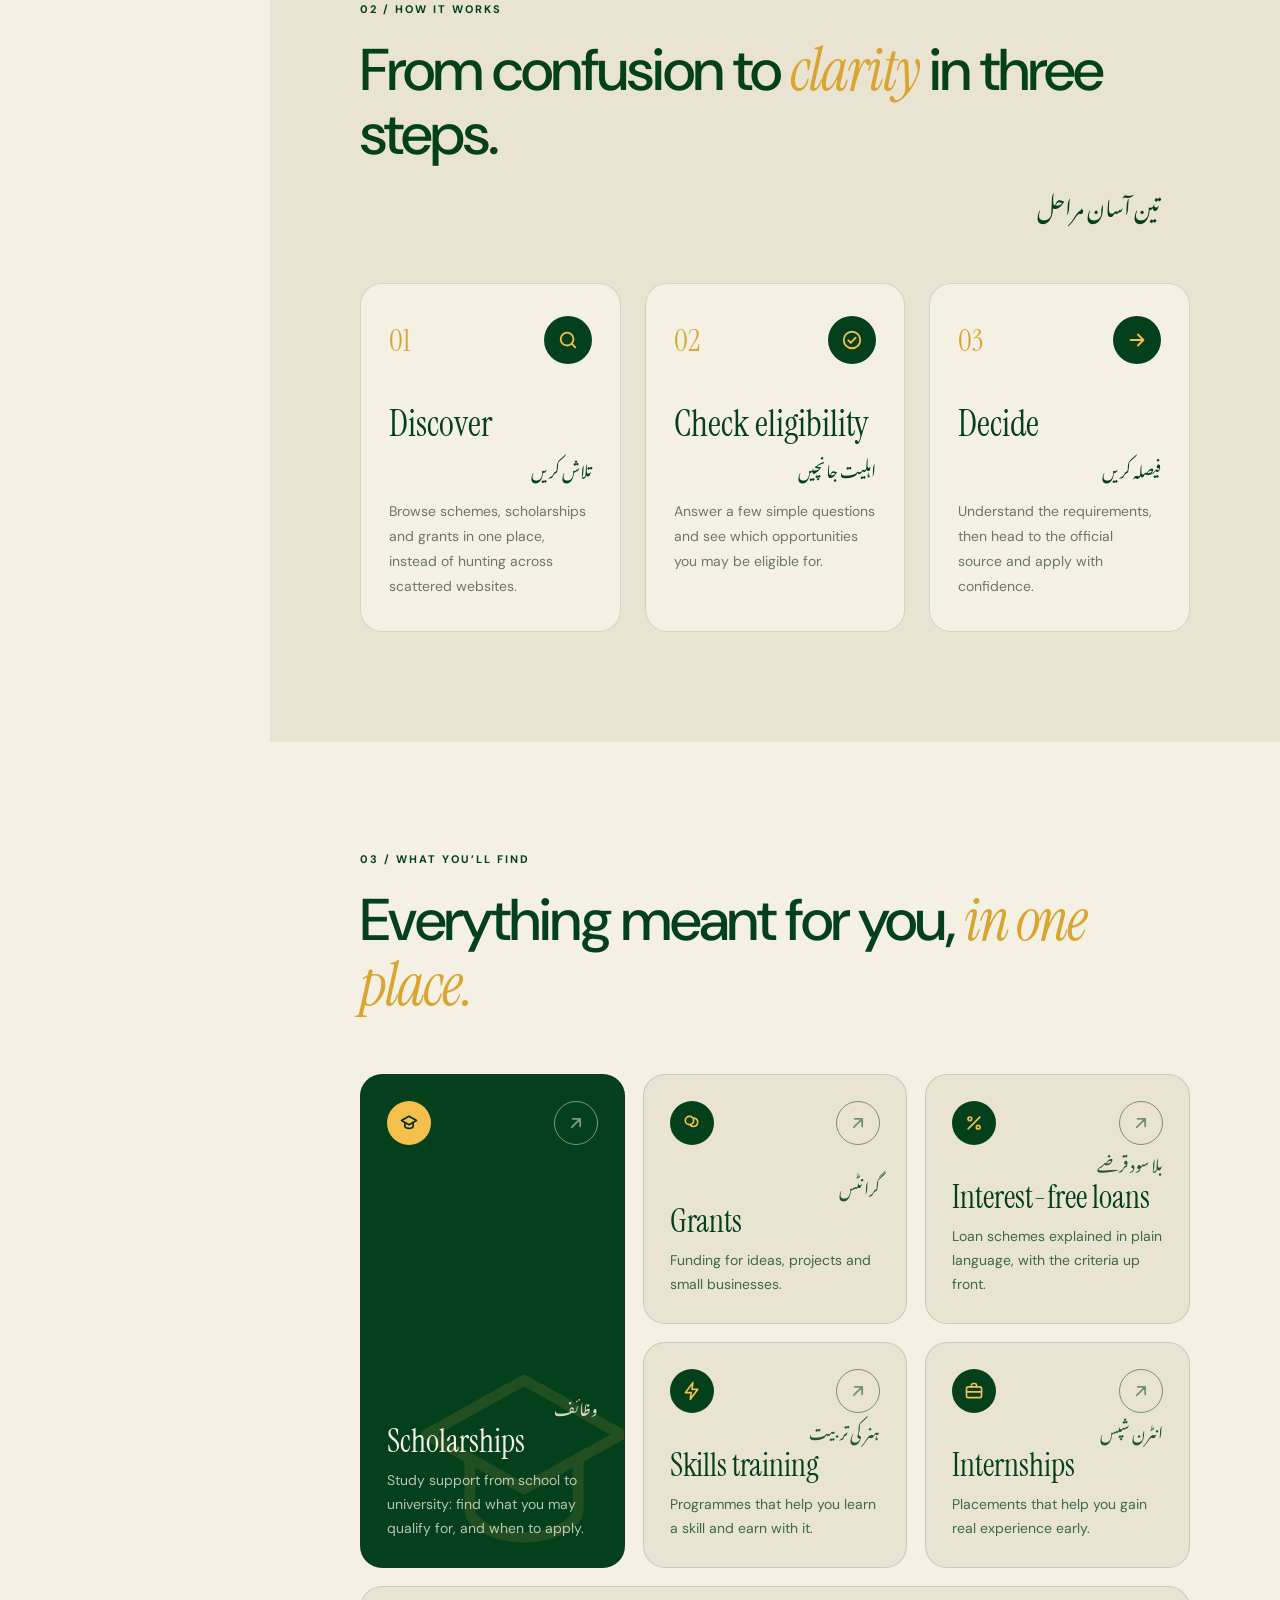
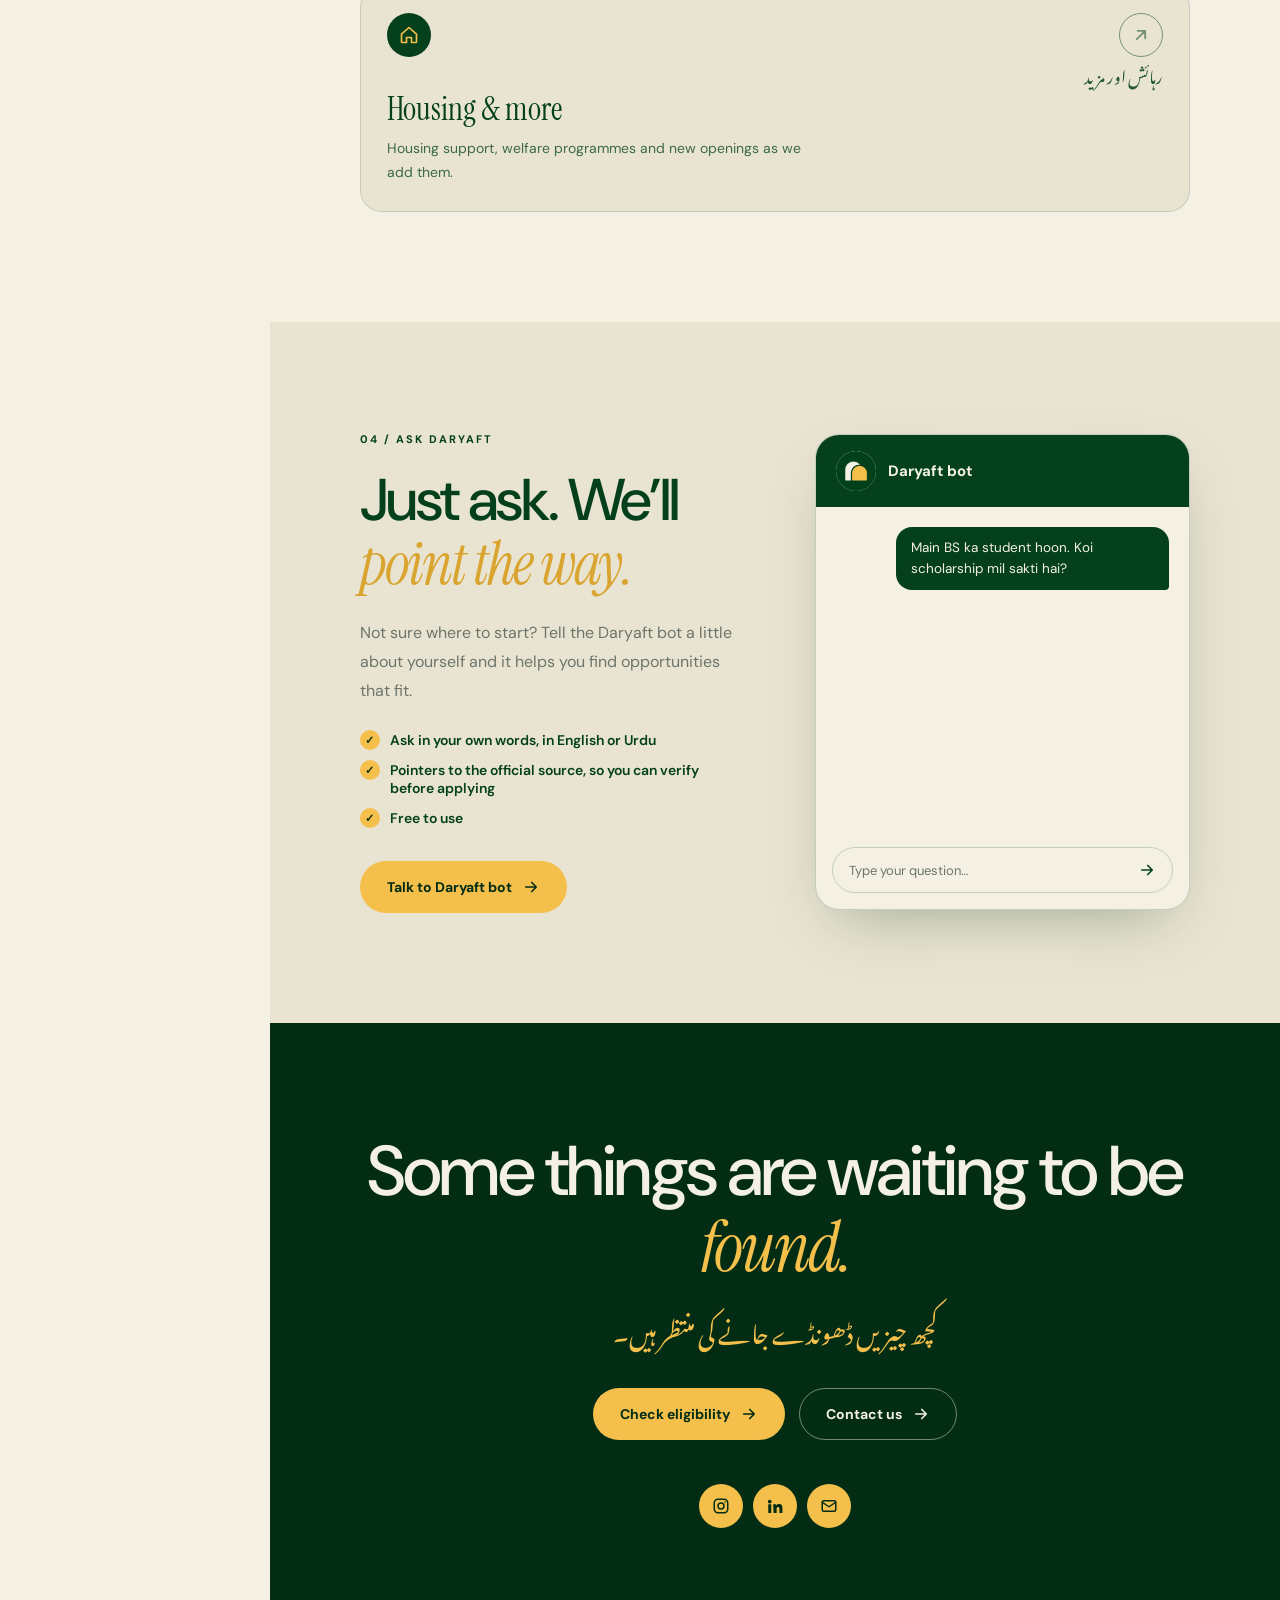
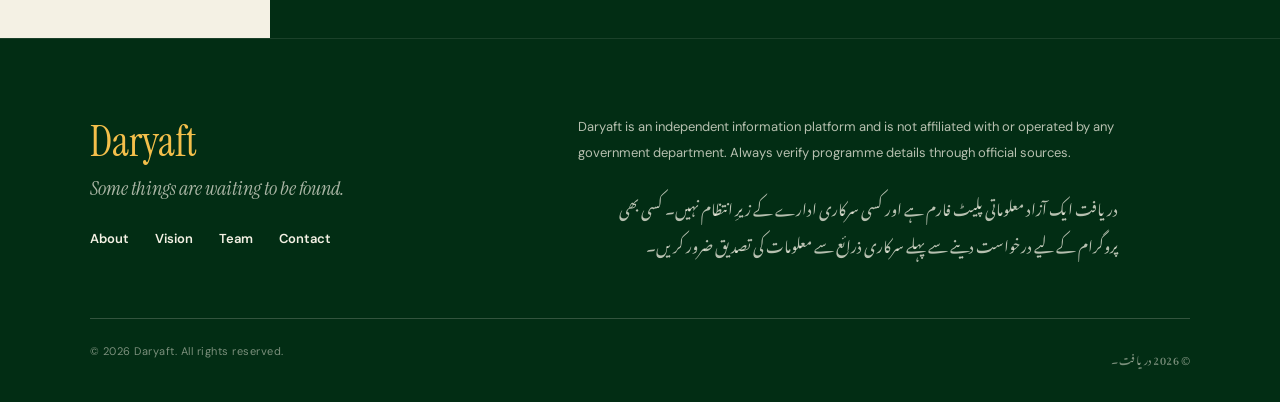
==== commit d759e74c: "Remove 'Coming soon' status from homepage Removed 'Coming soon' status and related elements from the" ====
--- a/homepage/index.html
+++ b/homepage/index.html
@@ -24,12 +24,6 @@
         <img src="images/DARYAFT LOGO (MAIN).png" alt="Daryaft logo">
         <span class="brand-name" lang="ur" dir="rtl">دریافت</span>
     </a>
-
-    <div class="header-right">
-        <div class="header-status">
-            <span class="status-dot"></span>
-            <span>Coming soon</span>
-        </div>
 
         <ul class="social-links">
             <li>
@@ -348,7 +342,6 @@
                                 <img src="images/DARYAFT LOGO (MAIN).png" alt="" class="hm-avatar">
                                 <div>
                                     <p class="hm-chat-name">Daryaft bot</p>
-                                    <p class="hm-chat-status"><span class="hm-pulse"></span>Preview · coming soon</p>
                                 </div>
                             </div>
                             <div class="hm-chat-body" id="chatBody"></div>
@@ -365,7 +358,6 @@
 
             <!-- ================= FINAL CTA ================= -->
             <section class="hm-section hm-cta">
-                <p class="hm-marker reveal">Launching soon <b>·</b> <span lang="ur" dir="rtl">جلد آ رہا ہے</span></p>
                 <h2 class="reveal" style="--d:100">Some things are waiting to be <em>found.</em></h2>
                 <p class="hm-cta-urdu reveal" style="--d:180" lang="ur" dir="rtl">کچھ چیزیں ڈھونڈے جانے کی منتظر ہیں۔</p>
 
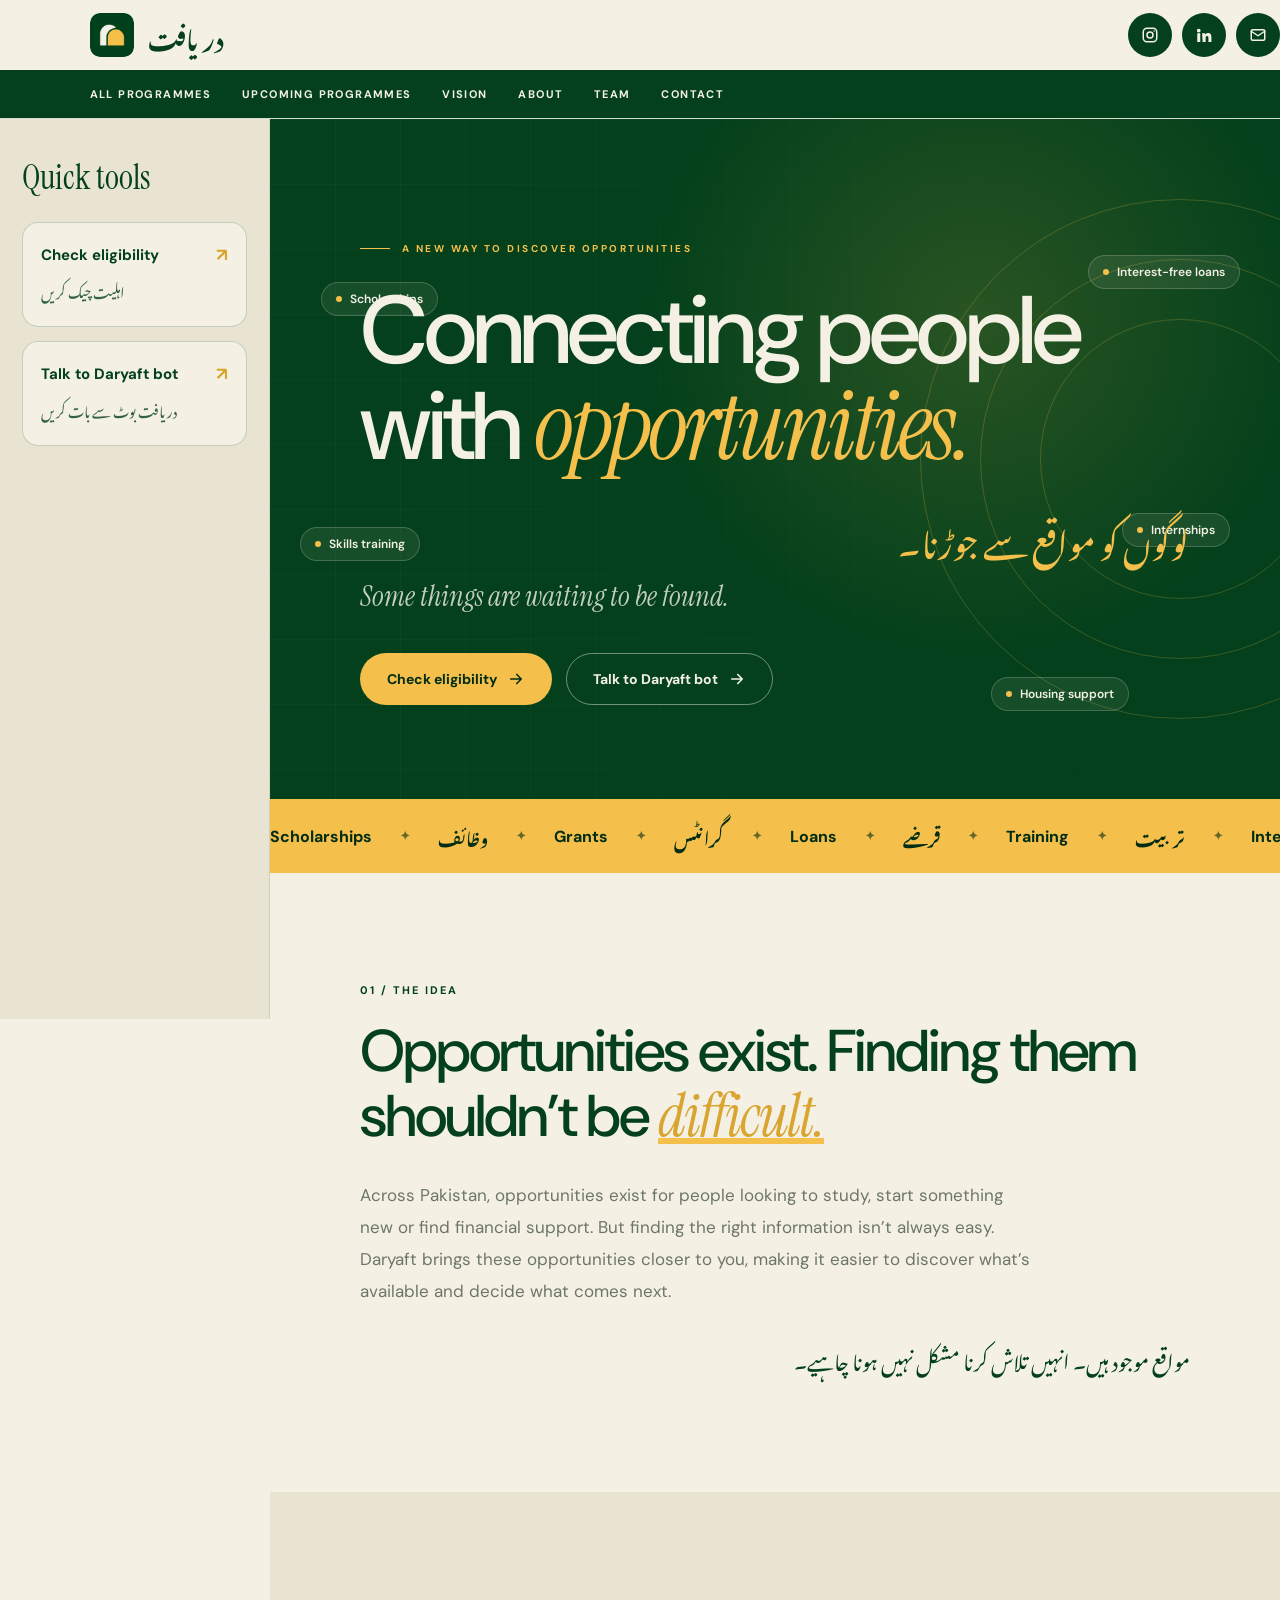
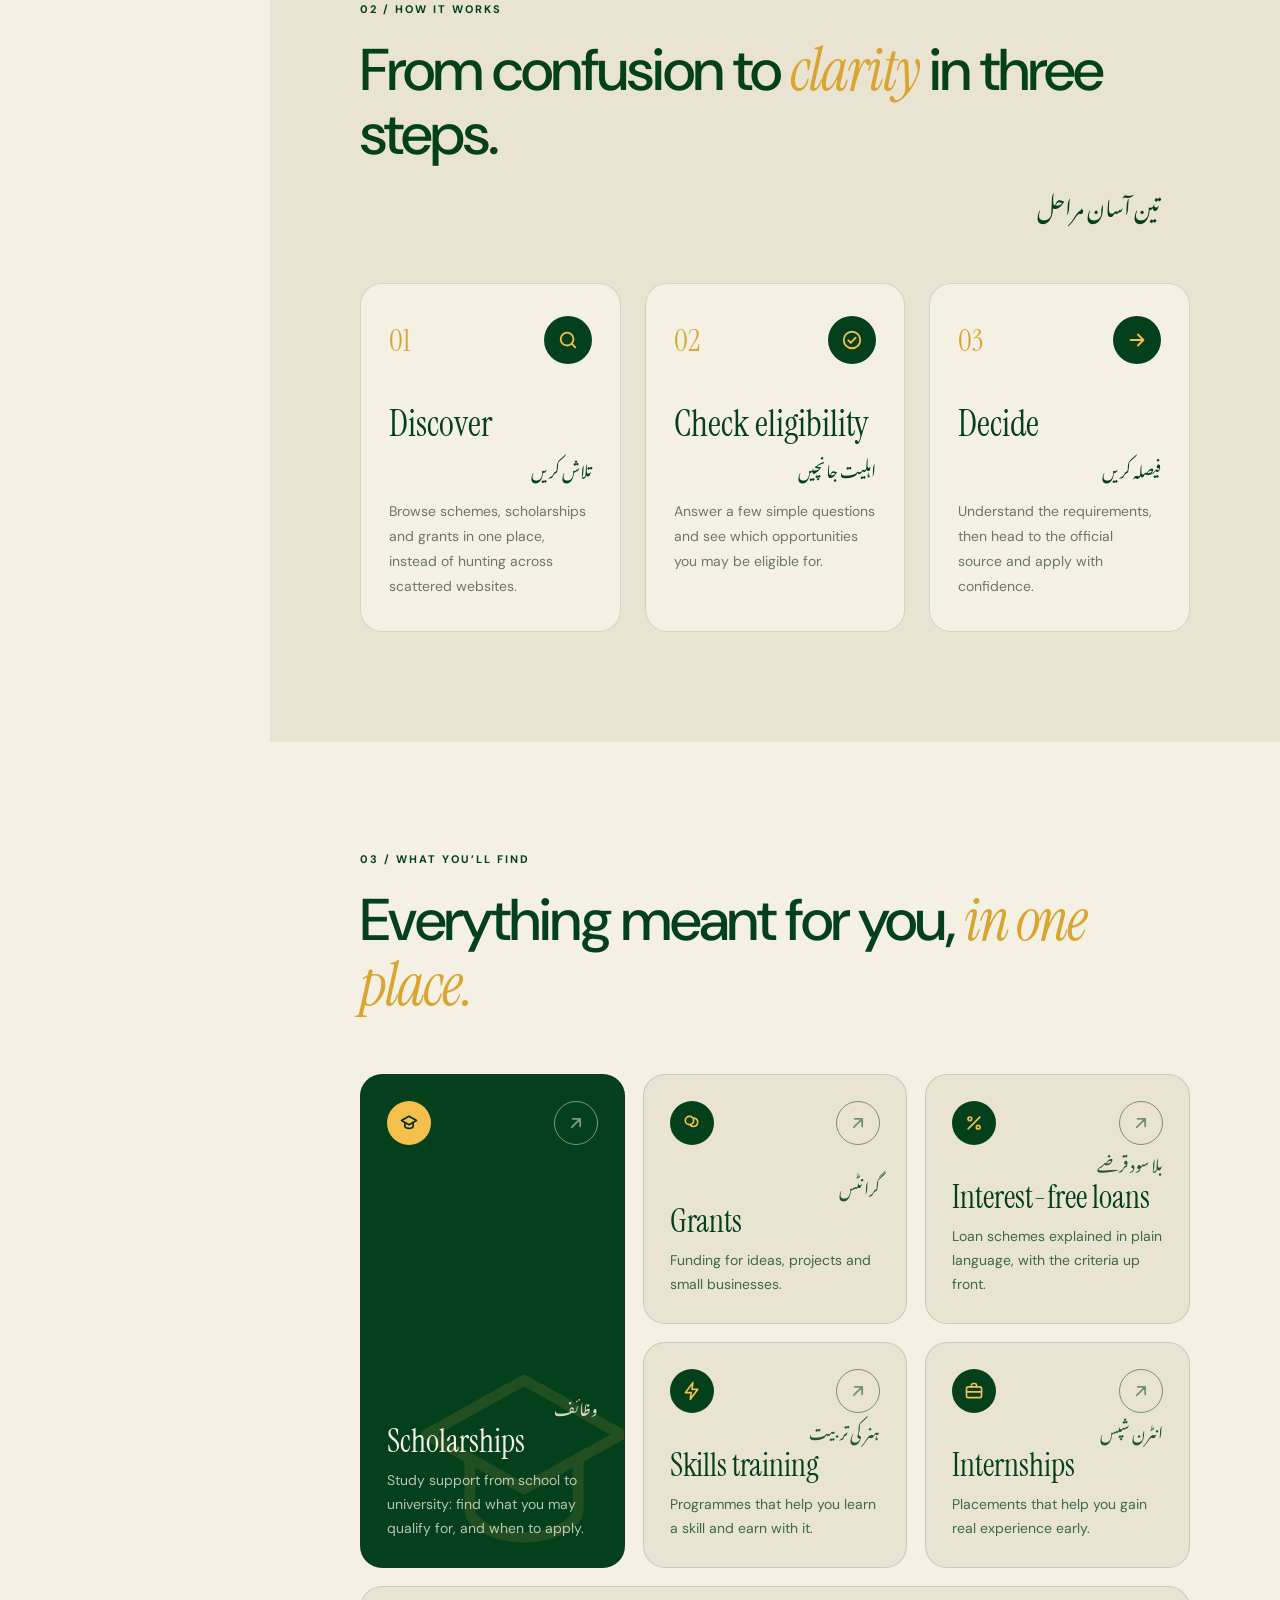
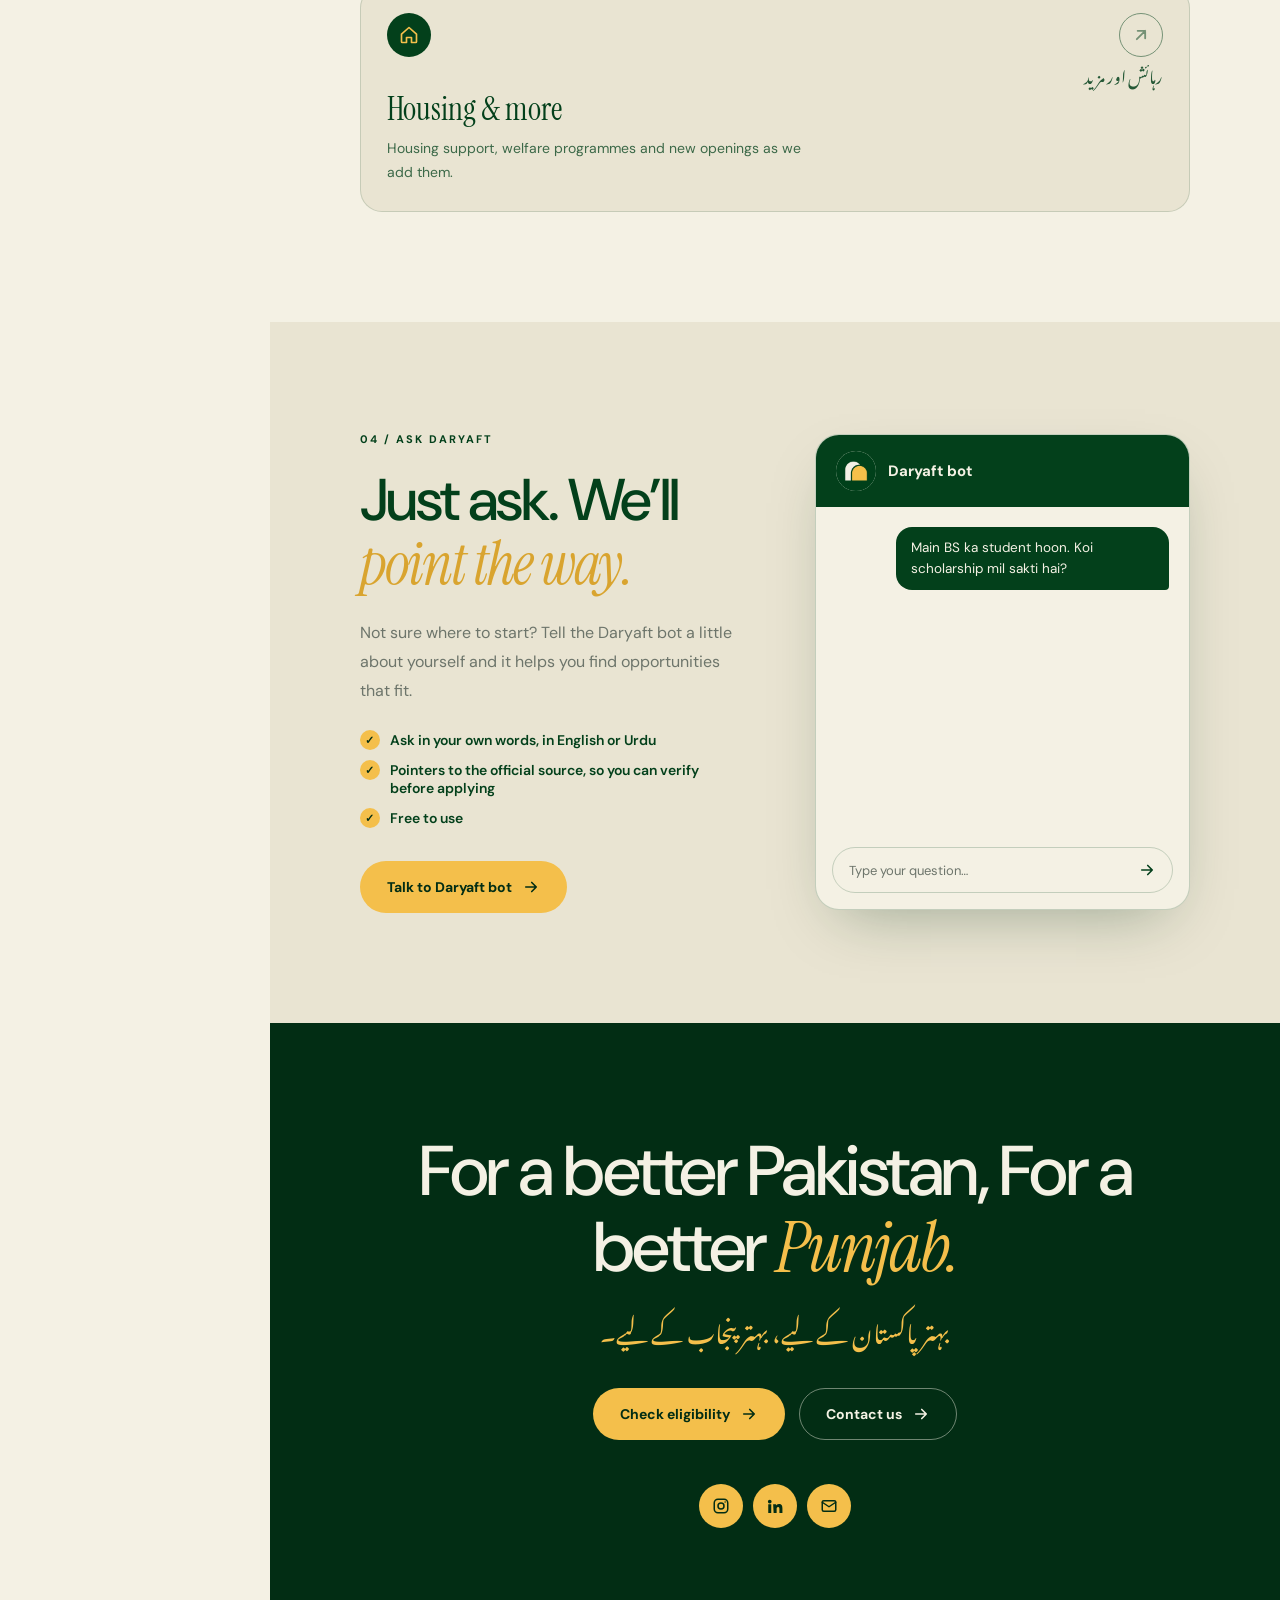
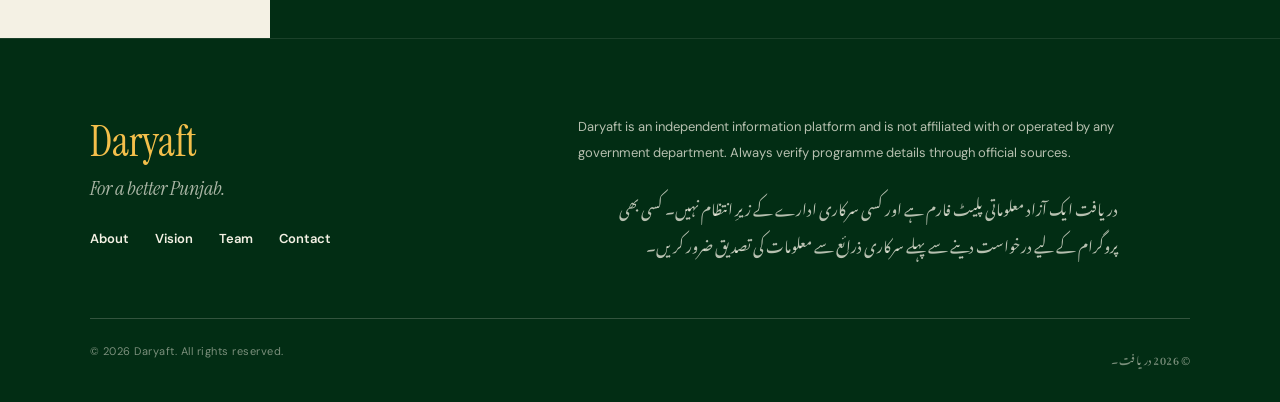
==== commit 886dc0dc: "Update CTA and footer text for better messaging" ====
--- a/homepage/index.html
+++ b/homepage/index.html
@@ -358,8 +358,8 @@
 
             <!-- ================= FINAL CTA ================= -->
             <section class="hm-section hm-cta">
-                <h2 class="reveal" style="--d:100">Some things are waiting to be <em>found.</em></h2>
-                <p class="hm-cta-urdu reveal" style="--d:180" lang="ur" dir="rtl">کچھ چیزیں ڈھونڈے جانے کی منتظر ہیں۔</p>
+                <h2 class="reveal" style="--d:100">For a better Pakistan, For a better <em>Punjab.</em></h2>
+                <p class="hm-cta-urdu reveal" style="--d:180" lang="ur" dir="rtl">بہتر پاکستان کے لیے، بہتر پنجاب کے لیے۔</p>
 
                 <div class="hm-cta-actions reveal" style="--d:260">
                     <a href="eligibility.html" class="hm-btn hm-btn--green">
@@ -399,7 +399,7 @@
         <div class="footer-top">
             <div>
                 <p class="footer-brand">Daryaft</p>
-                <p class="footer-tag">Some things are waiting to be found.</p>
+                <p class="footer-tag">For a better Punjab.</p>
                 <ul class="footer-links">
                     <li><a href="about.html">About</a></li>
                     <li><a href="vision.html">Vision</a></li>
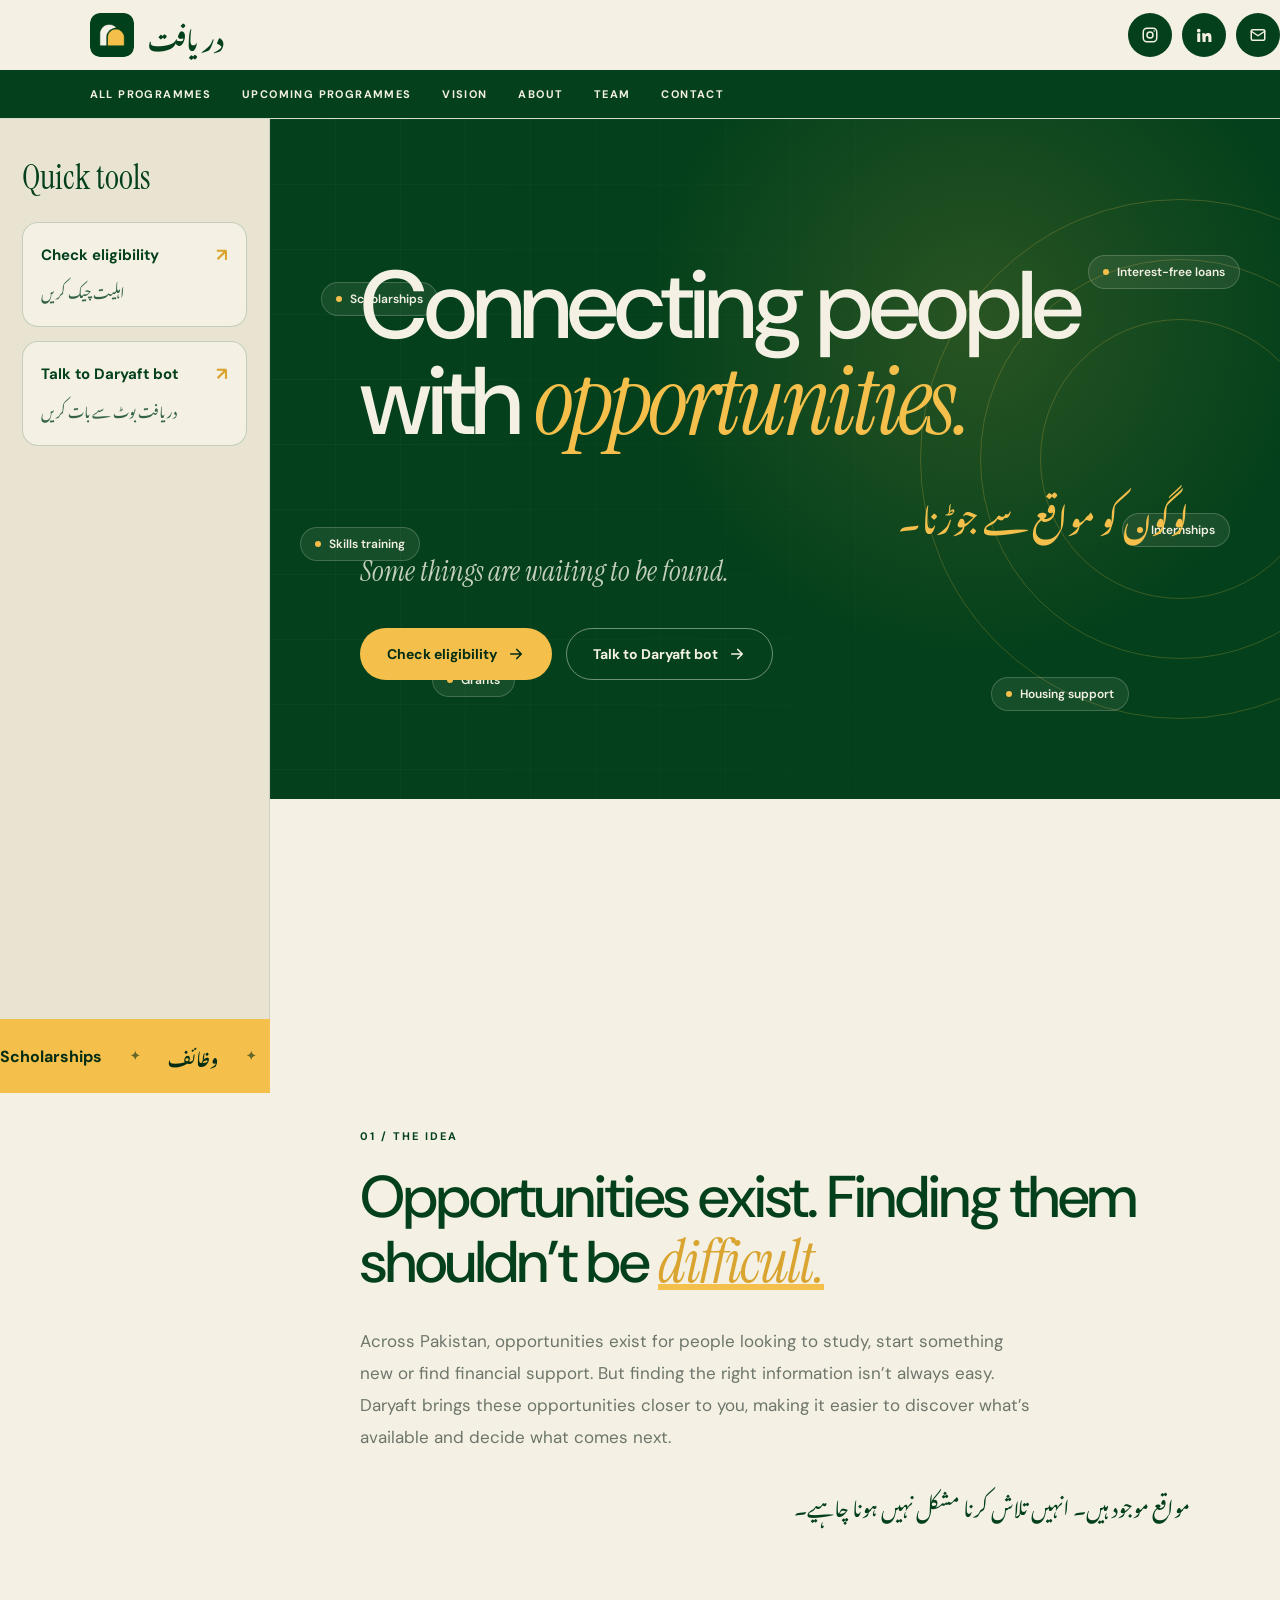
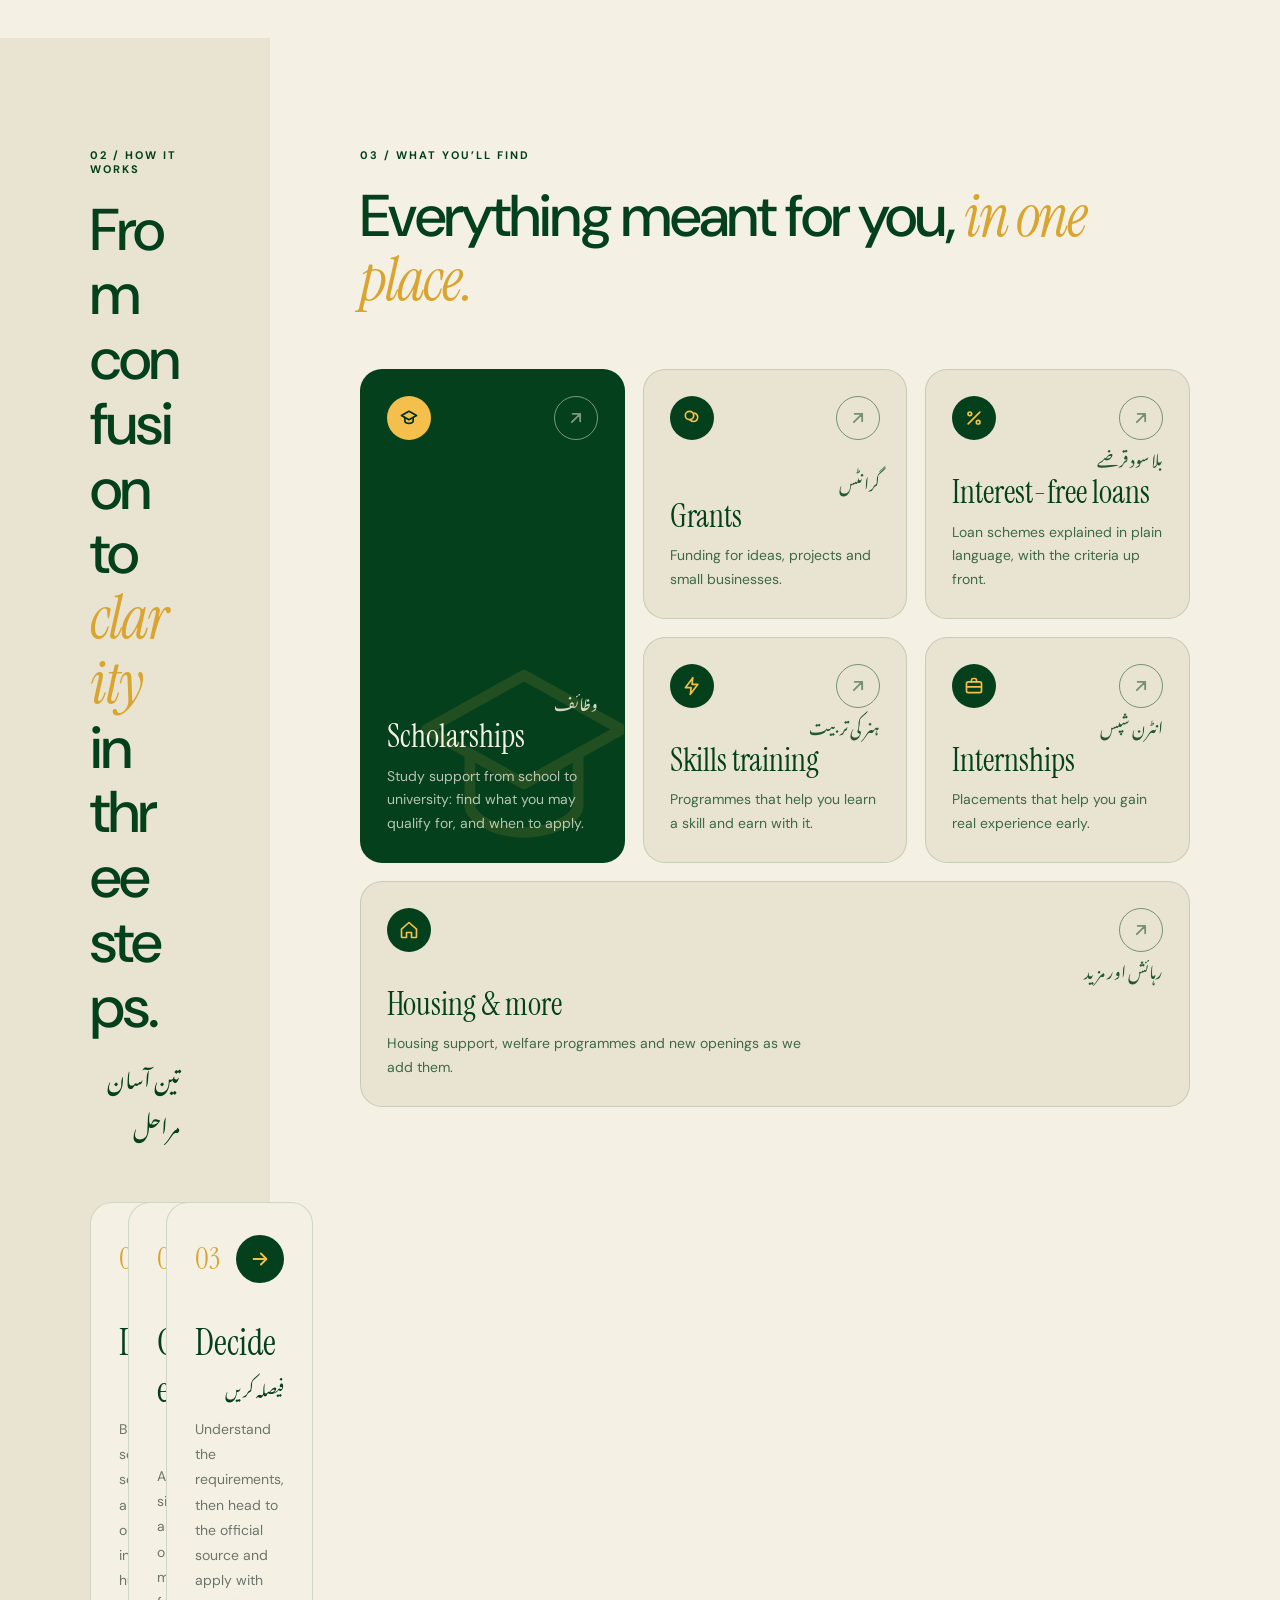
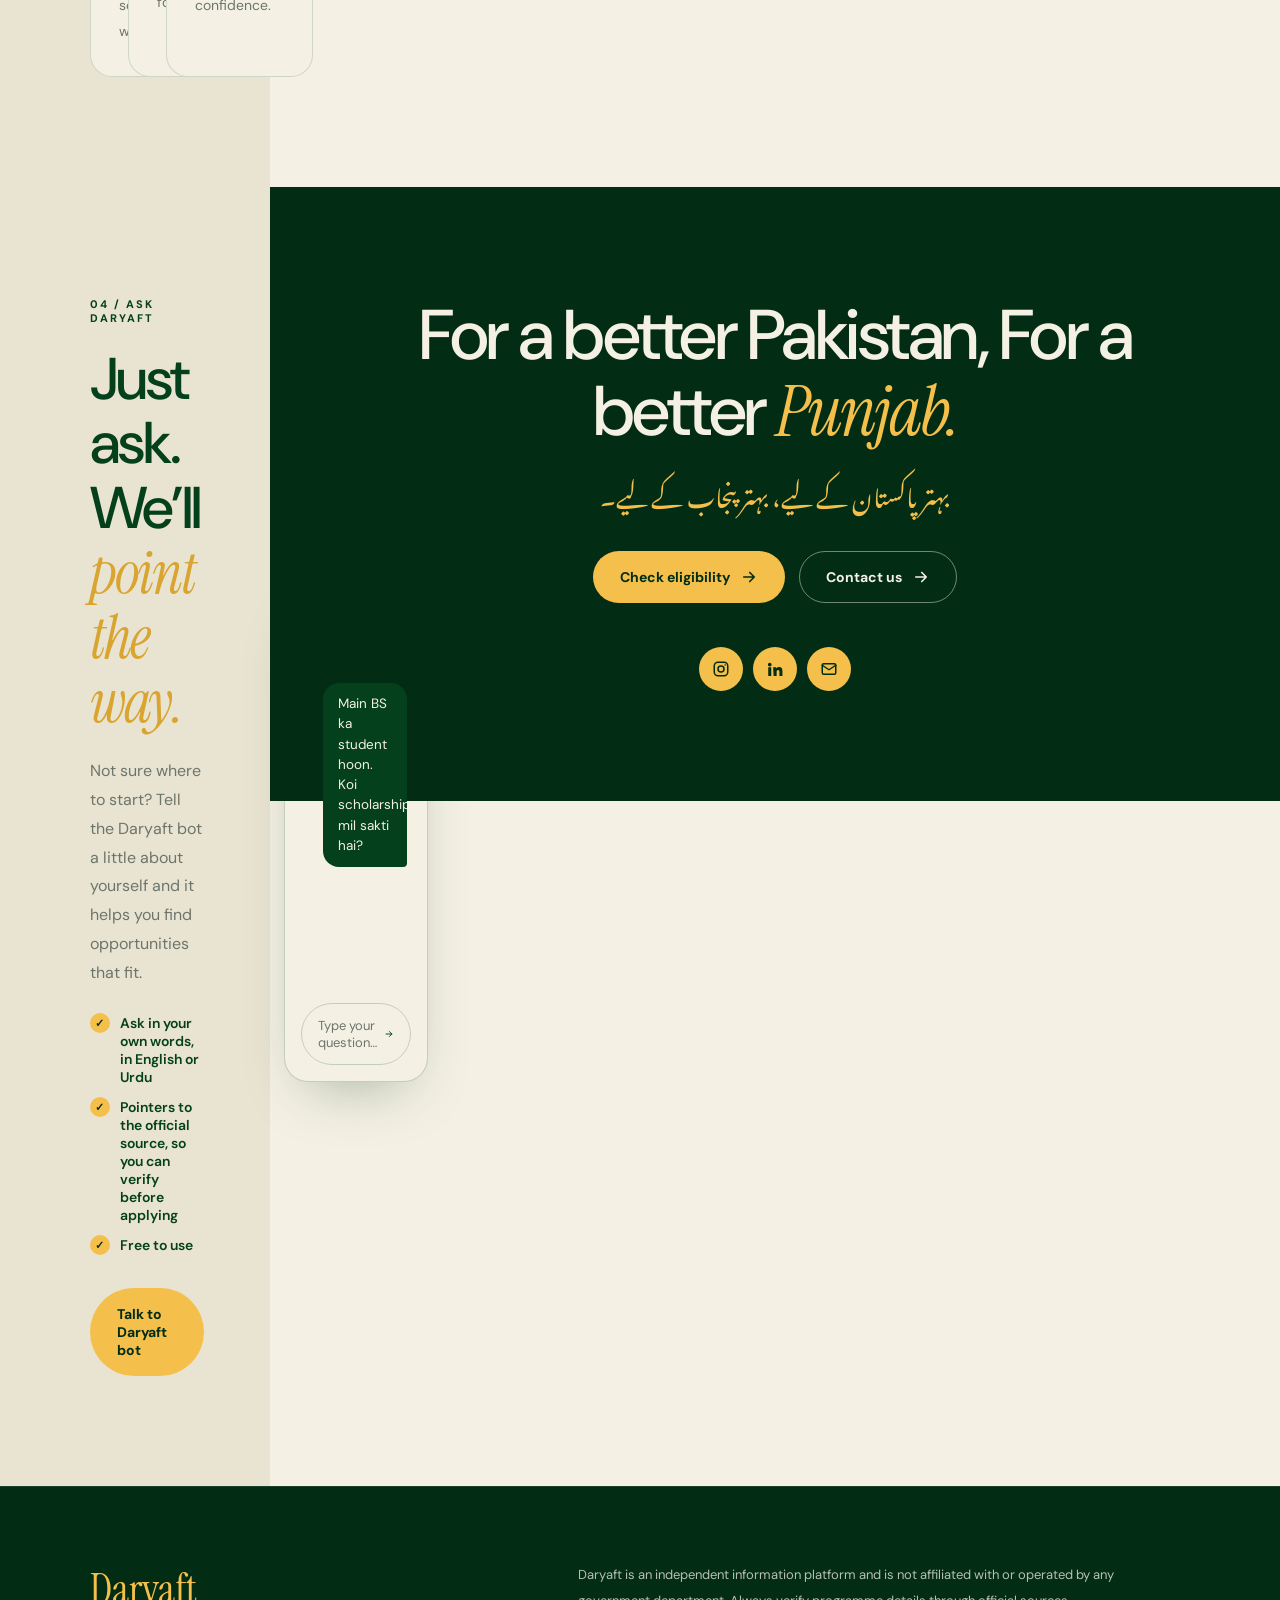
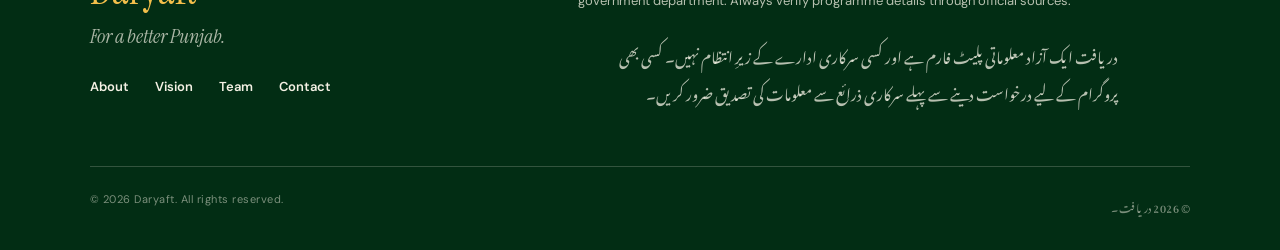
==== commit cac3f452: "Remove introductory paragraph from hero section Removed the introductory paragraph from the hero sec" ====
--- a/homepage/index.html
+++ b/homepage/index.html
@@ -104,9 +104,6 @@
                     <span class="hm-chip" style="--x:16%;--y:80%;--fd:-3s" data-depth="0.7"><i></i>Grants</span>
                     <span class="hm-chip hm-chip--r" style="--x:15%;--y:82%;--fd:-5s" data-depth="1.4"><i></i>Housing support</span>
                 </div>
-
-                <div class="hm-hero-inner">
-                    <p class="hm-eyebrow hm-in" style="--d:50">A new way to discover opportunities</p>
 
                     <h1 class="hm-title">
                         <span class="hm-line hm-in" style="--d:200">Connecting people</span>
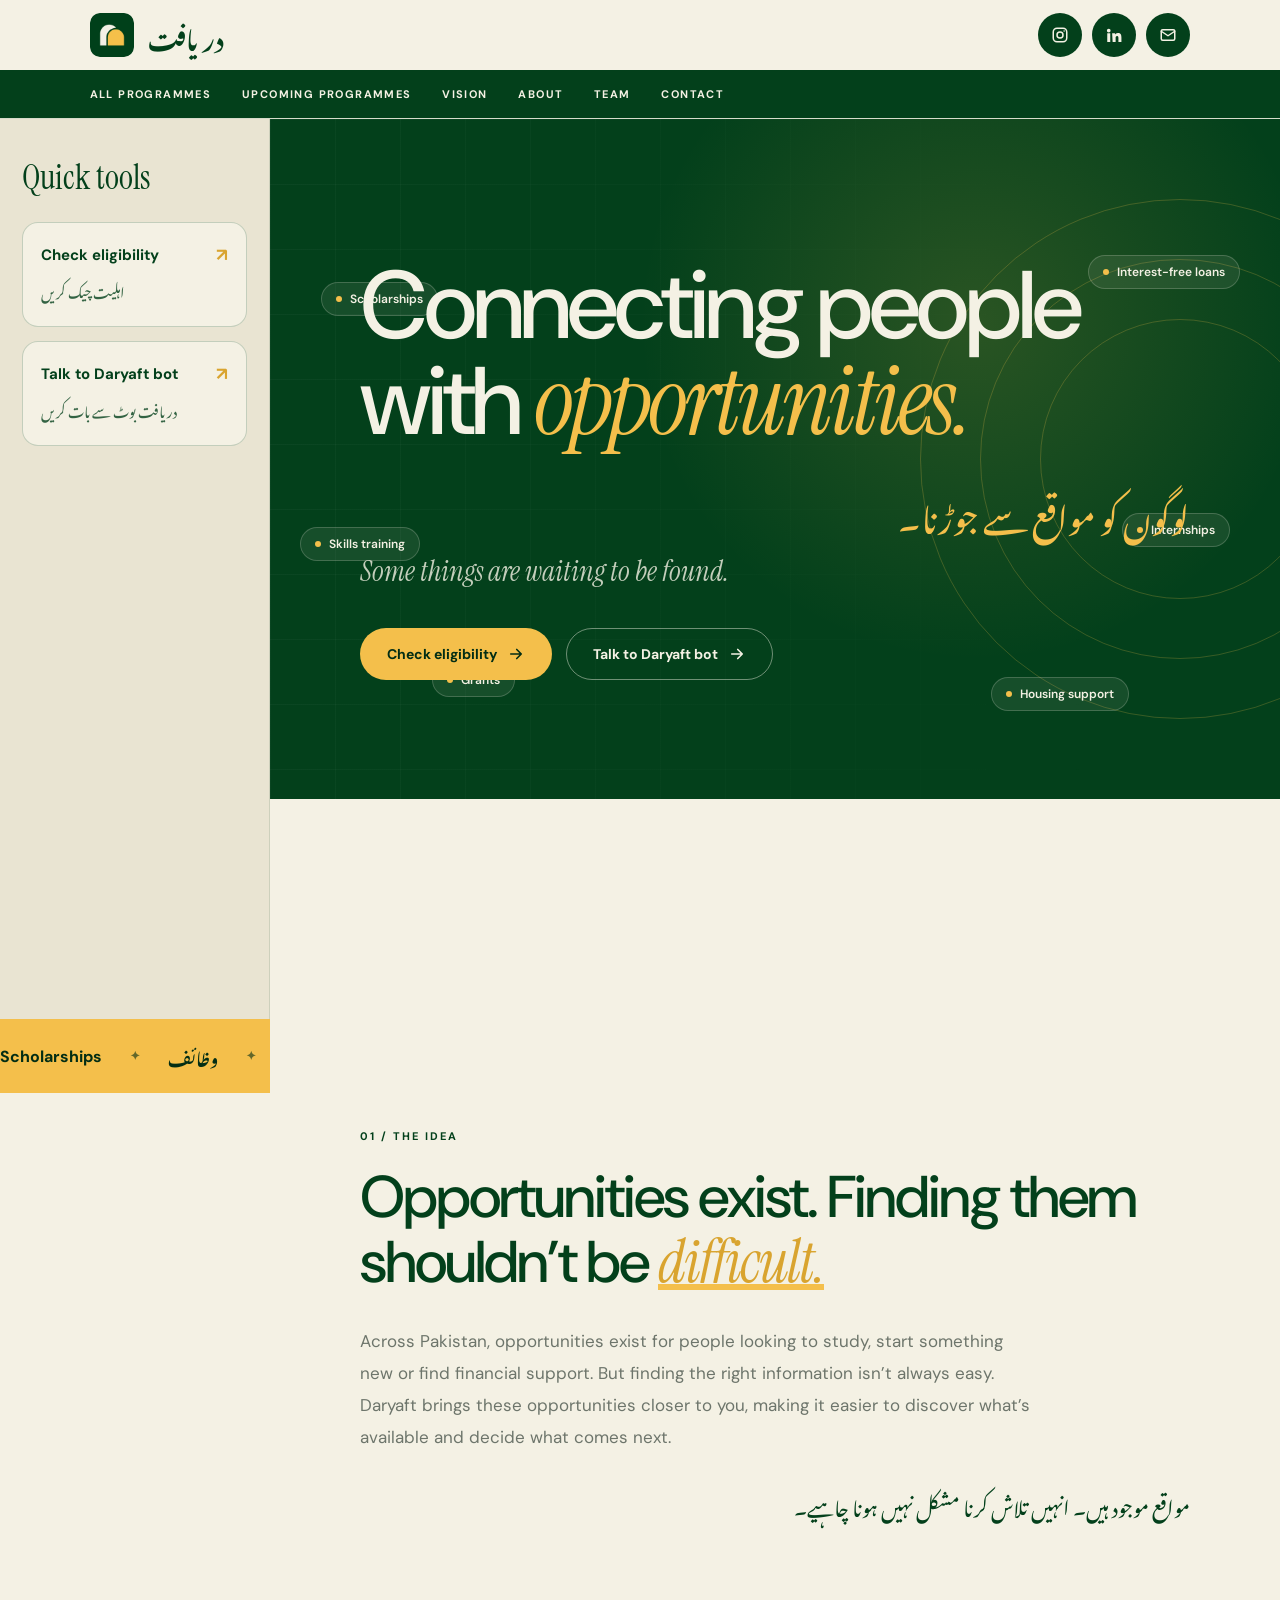
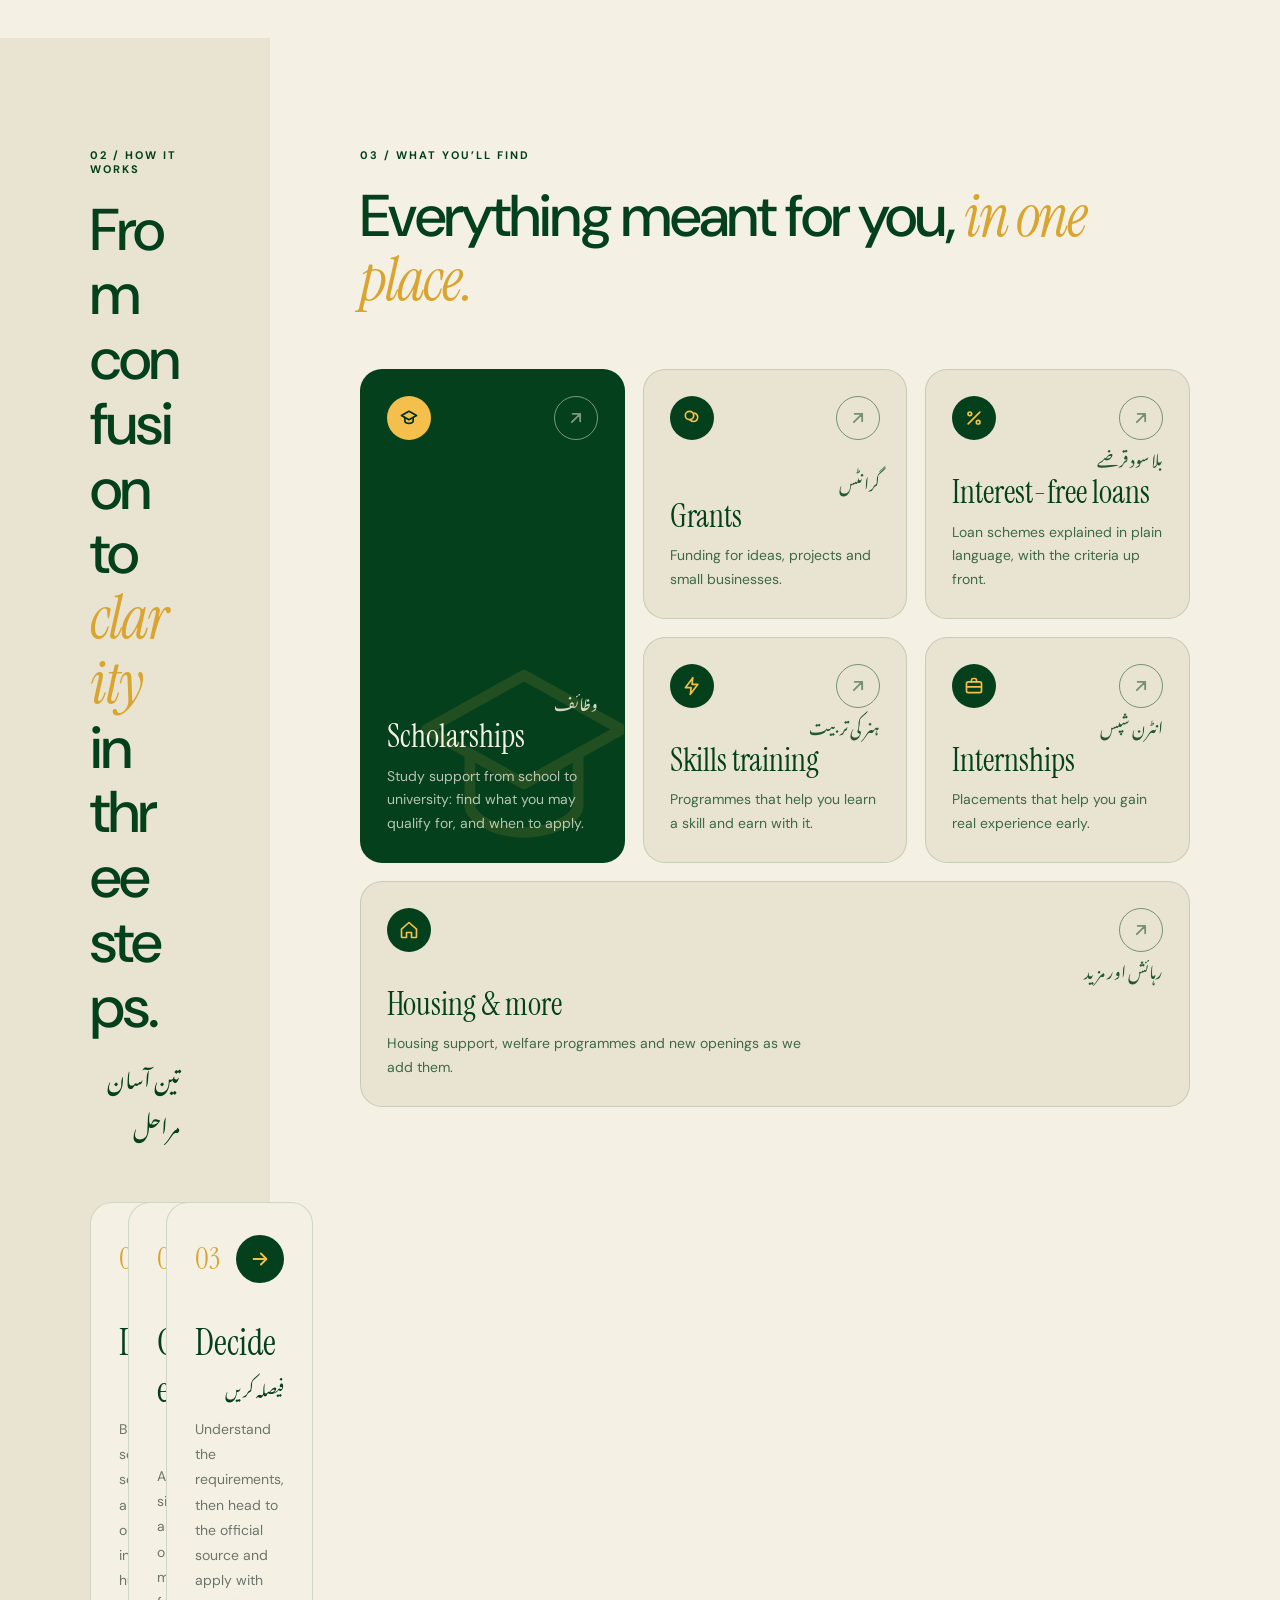
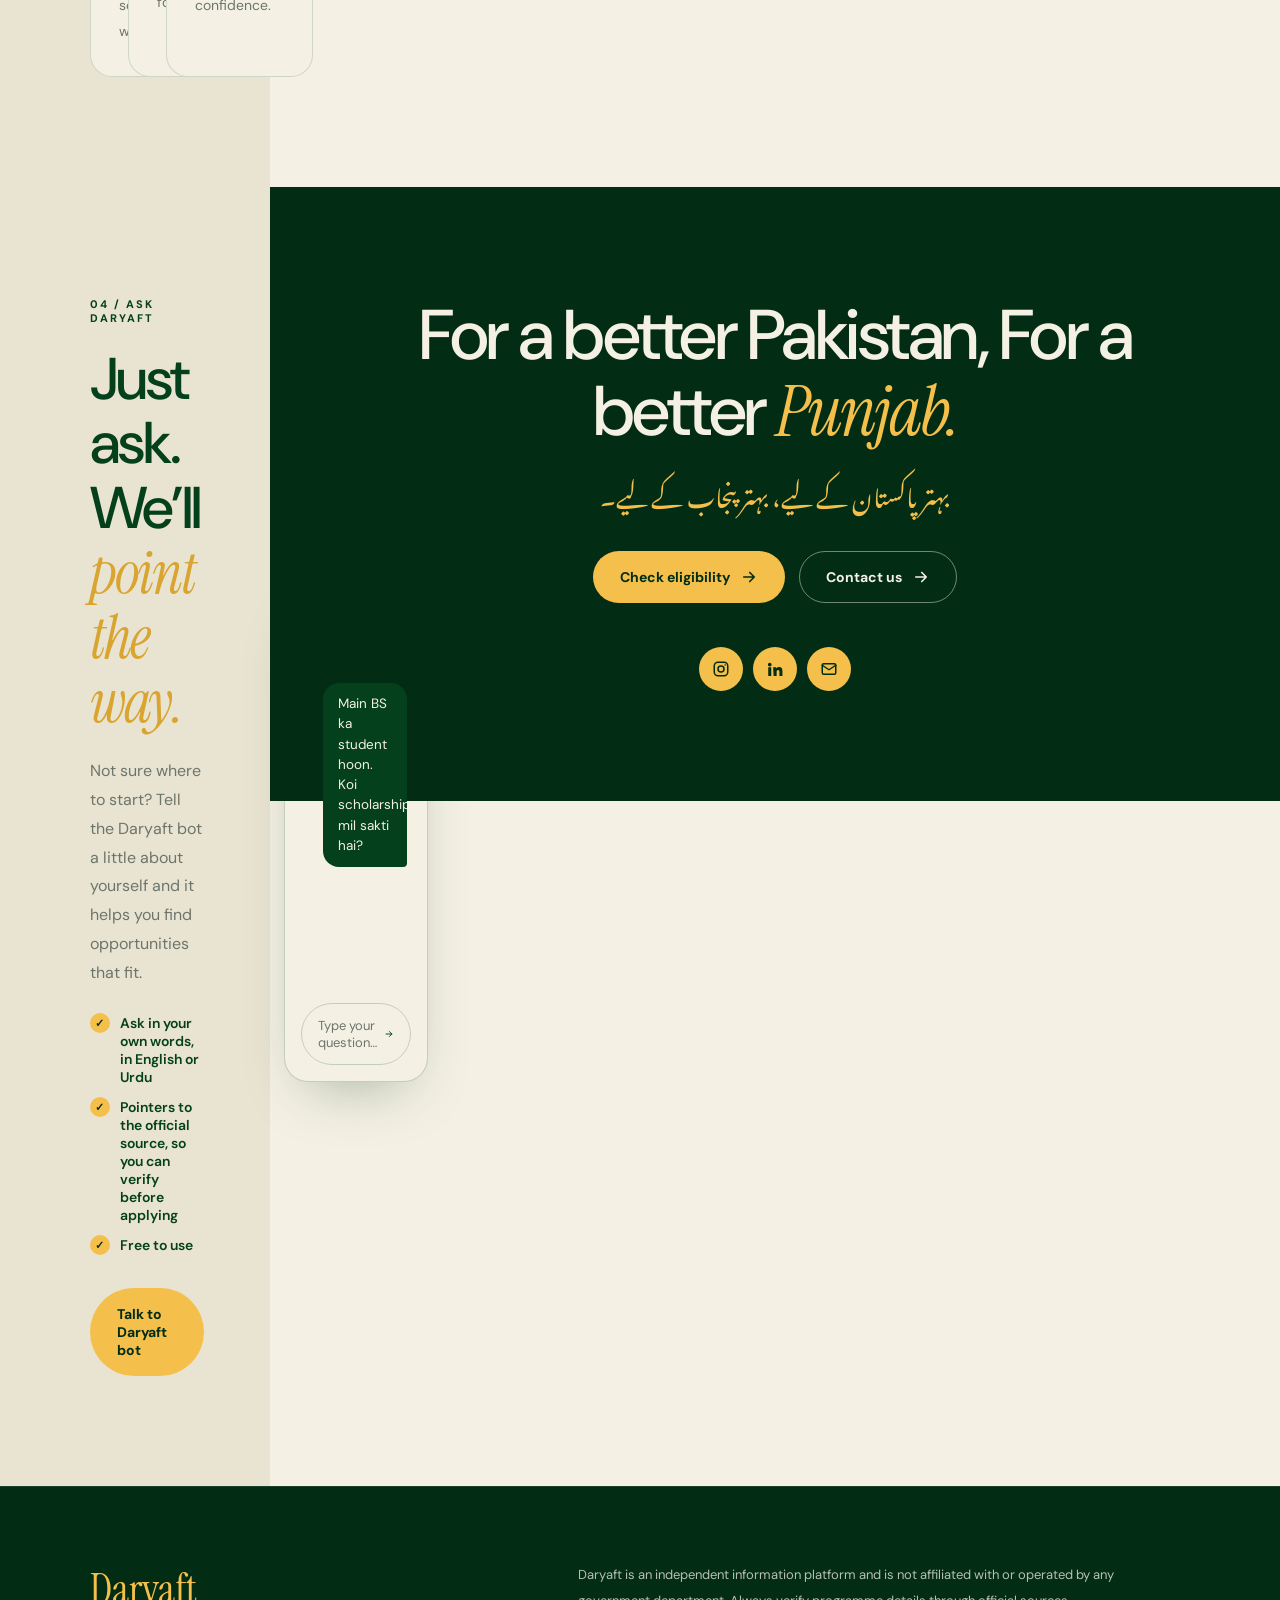
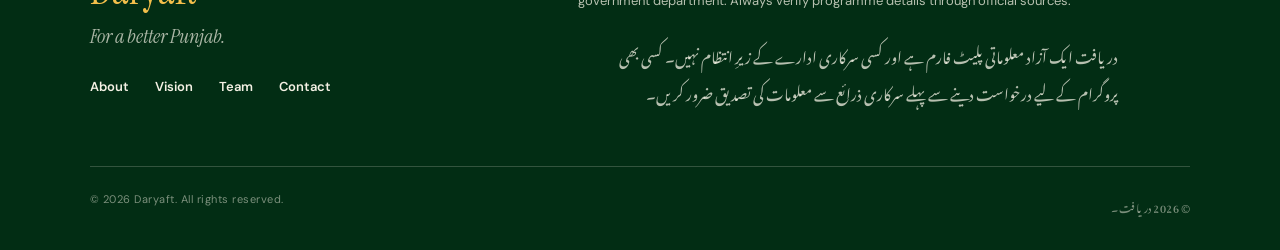
==== commit c9a6a221: "Add header with logo and social media links Added a header section with branding and social links." ====
--- a/homepage/index.html
+++ b/homepage/index.html
@@ -19,12 +19,13 @@
 
 <body>
 
+  
     <header class="site-header">
     <a href="index.html" class="brand" aria-label="Daryaft home">
         <img src="images/DARYAFT LOGO (MAIN).png" alt="Daryaft logo">
         <span class="brand-name" lang="ur" dir="rtl">دریافت</span>
     </a>
-
+  <div class="header-right">
         <ul class="social-links">
             <li>
                 <a href="https://www.instagram.com/daryaftpk/" target="_blank" rel="noopener" aria-label="Daryaft on Instagram">
@@ -349,7 +350,7 @@
                         </div>
                     </div>
 
-                </div>
+    
             </section>
 
 
@@ -388,7 +389,6 @@
                 </ul>
             </section>
 
-        </div>
     </div>
 
 
--- a/homepage/style.css
+++ b/homepage/style.css
@@ -70,19 +70,6 @@
     margin-right: var(--page-padding);
 }
 
-.header-status {
-    display: flex; align-items: center; gap: 9px;
-    padding: 10px 15px;
-    border: 1px solid rgba(3, 64, 27, 0.25);
-    border-radius: 50px;
-    color: var(--green);
-    font-size: 10px; font-weight: 700; letter-spacing: 1px; text-transform: uppercase;
-}
-.status-dot {
-    width: 7px; height: 7px; border-radius: 50%;
-    background: var(--gold-dark);
-    box-shadow: 0 0 0 4px rgba(244, 191, 75, 0.25);
-}
 
 .social-links { display: flex; align-items: center; gap: 10px; }
 .social-links a {
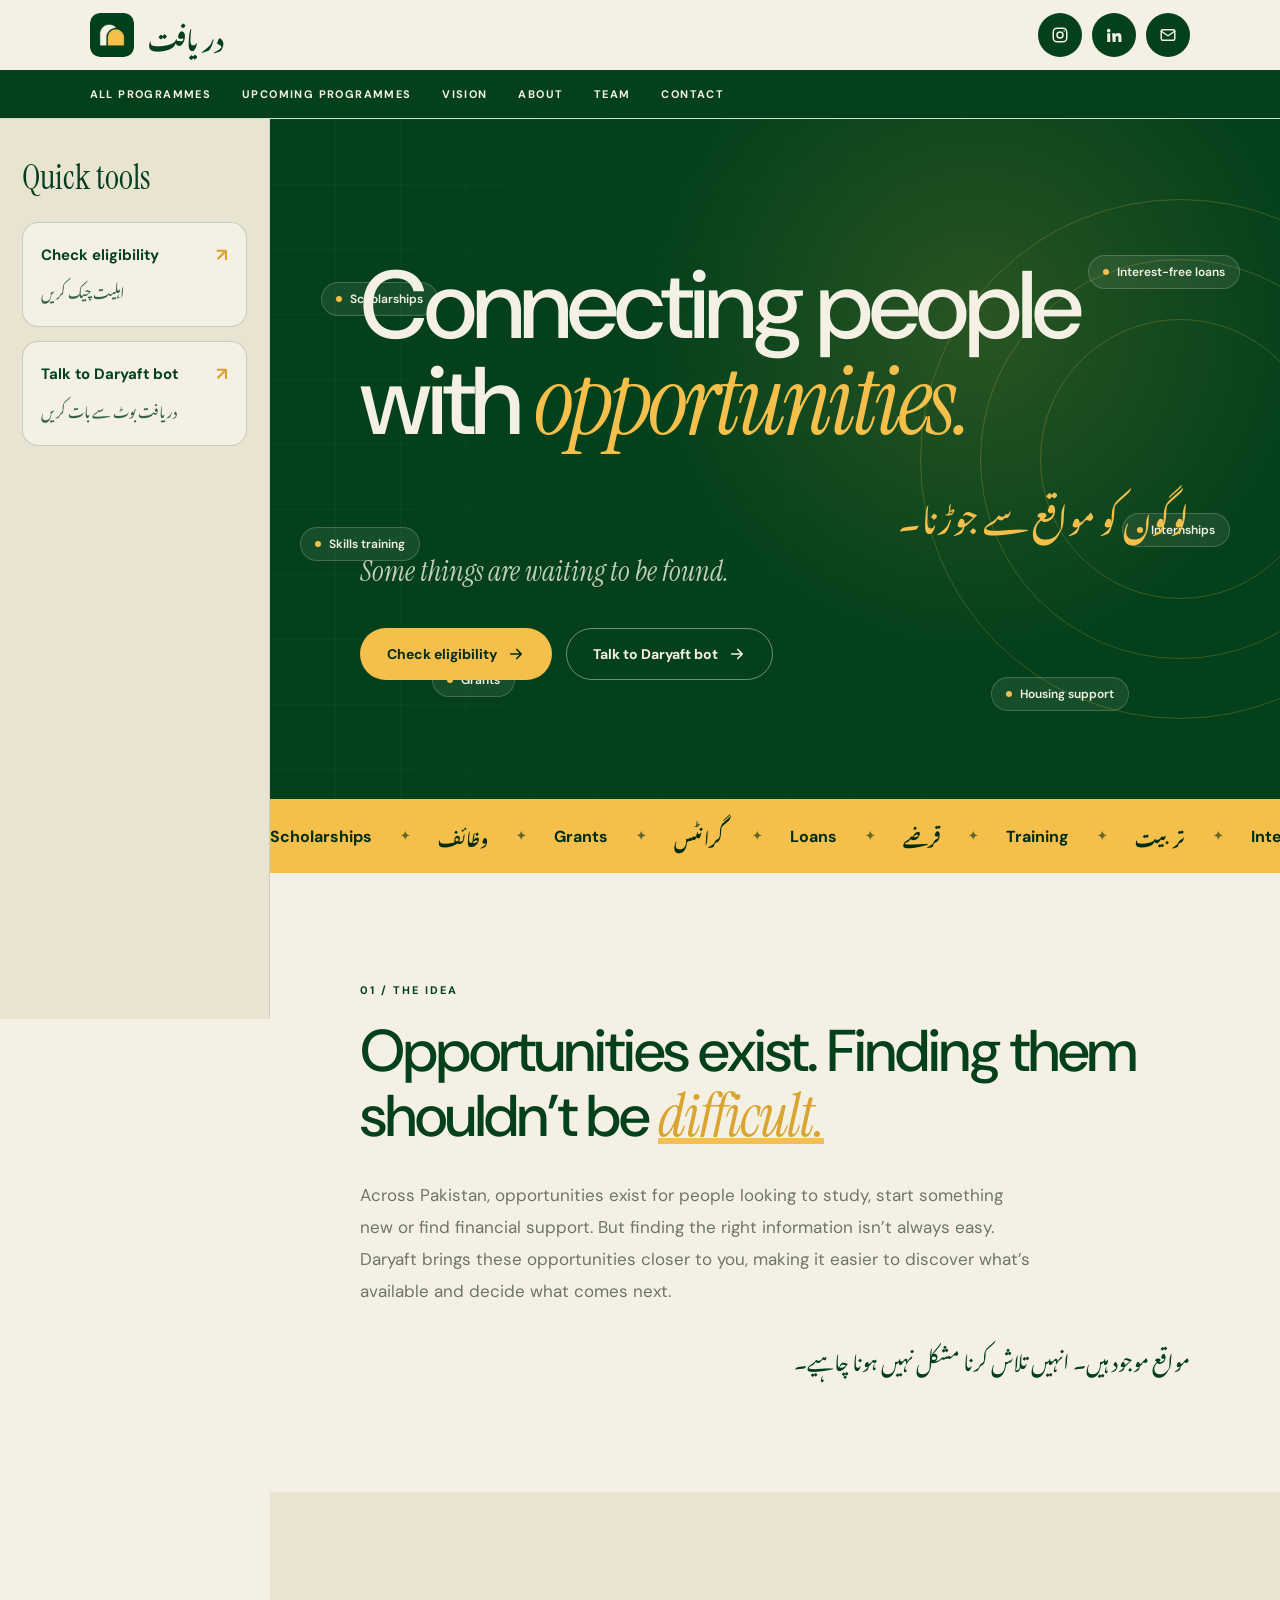
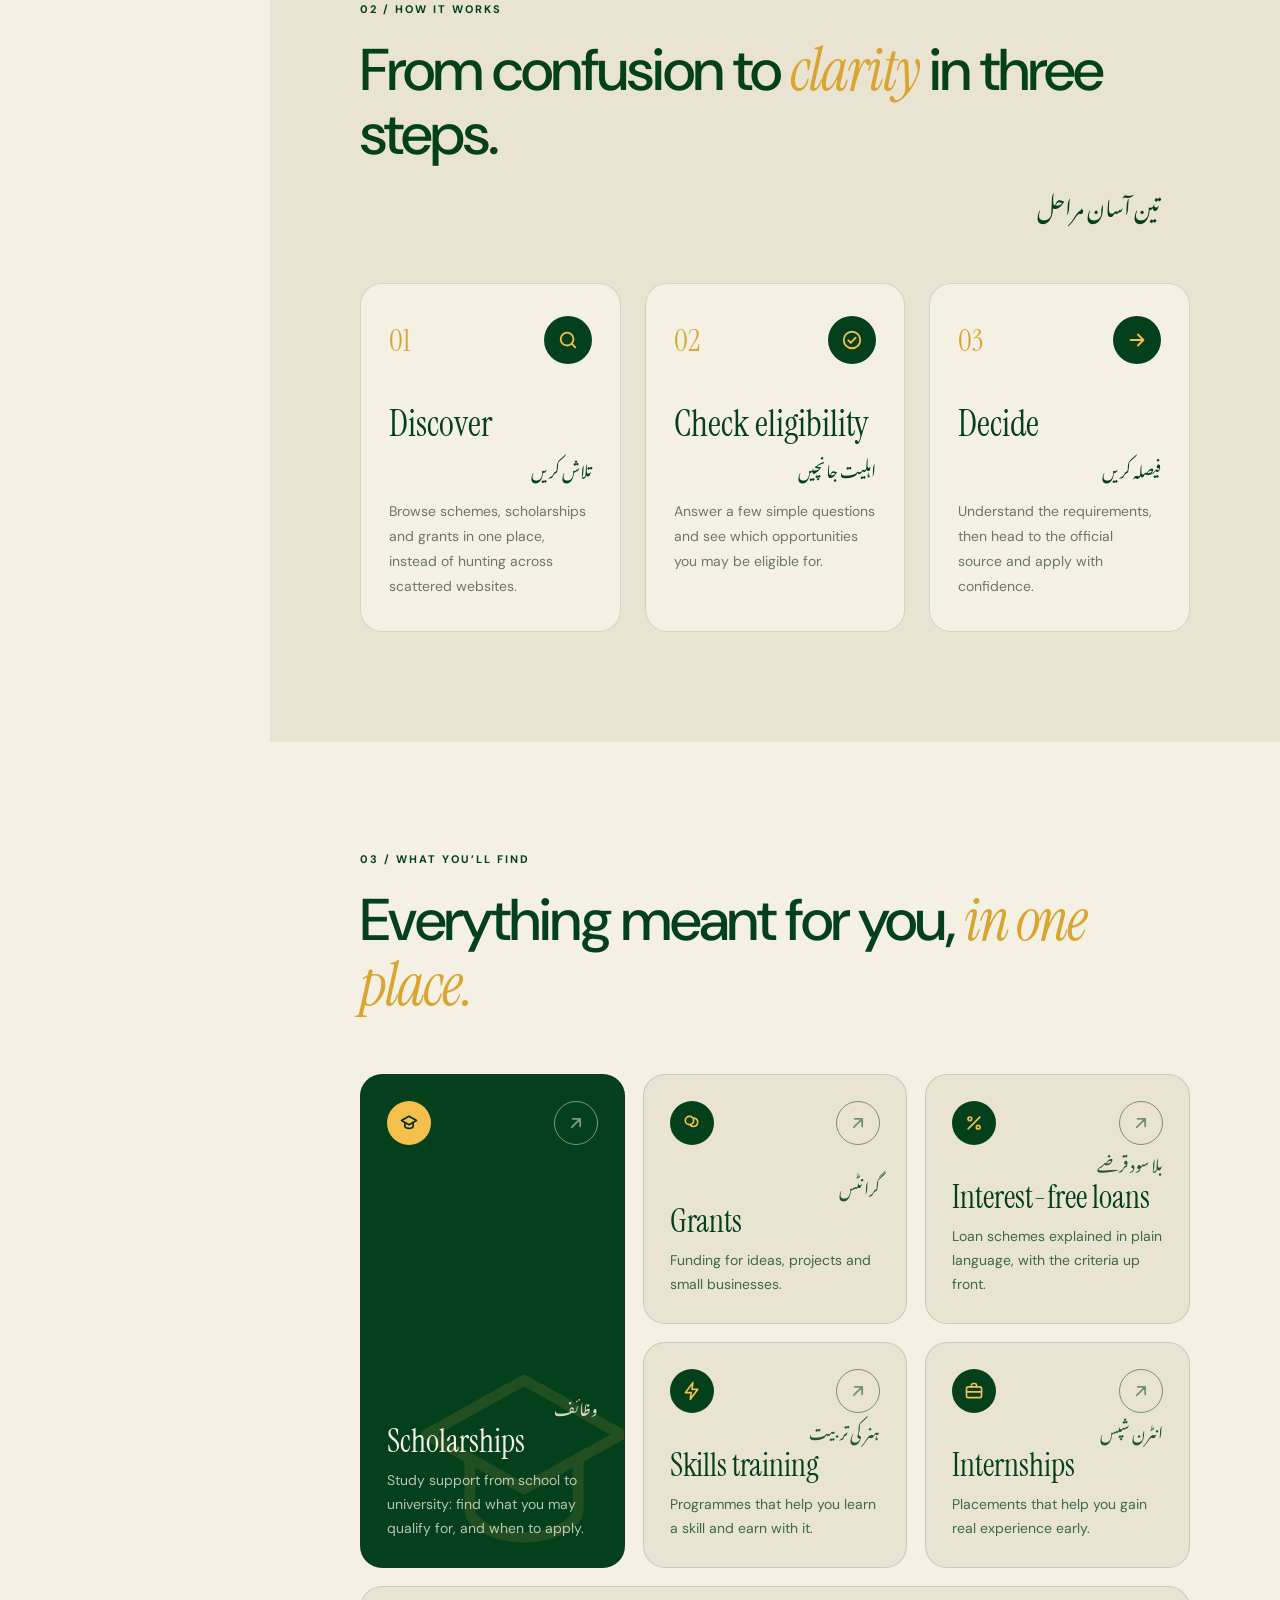
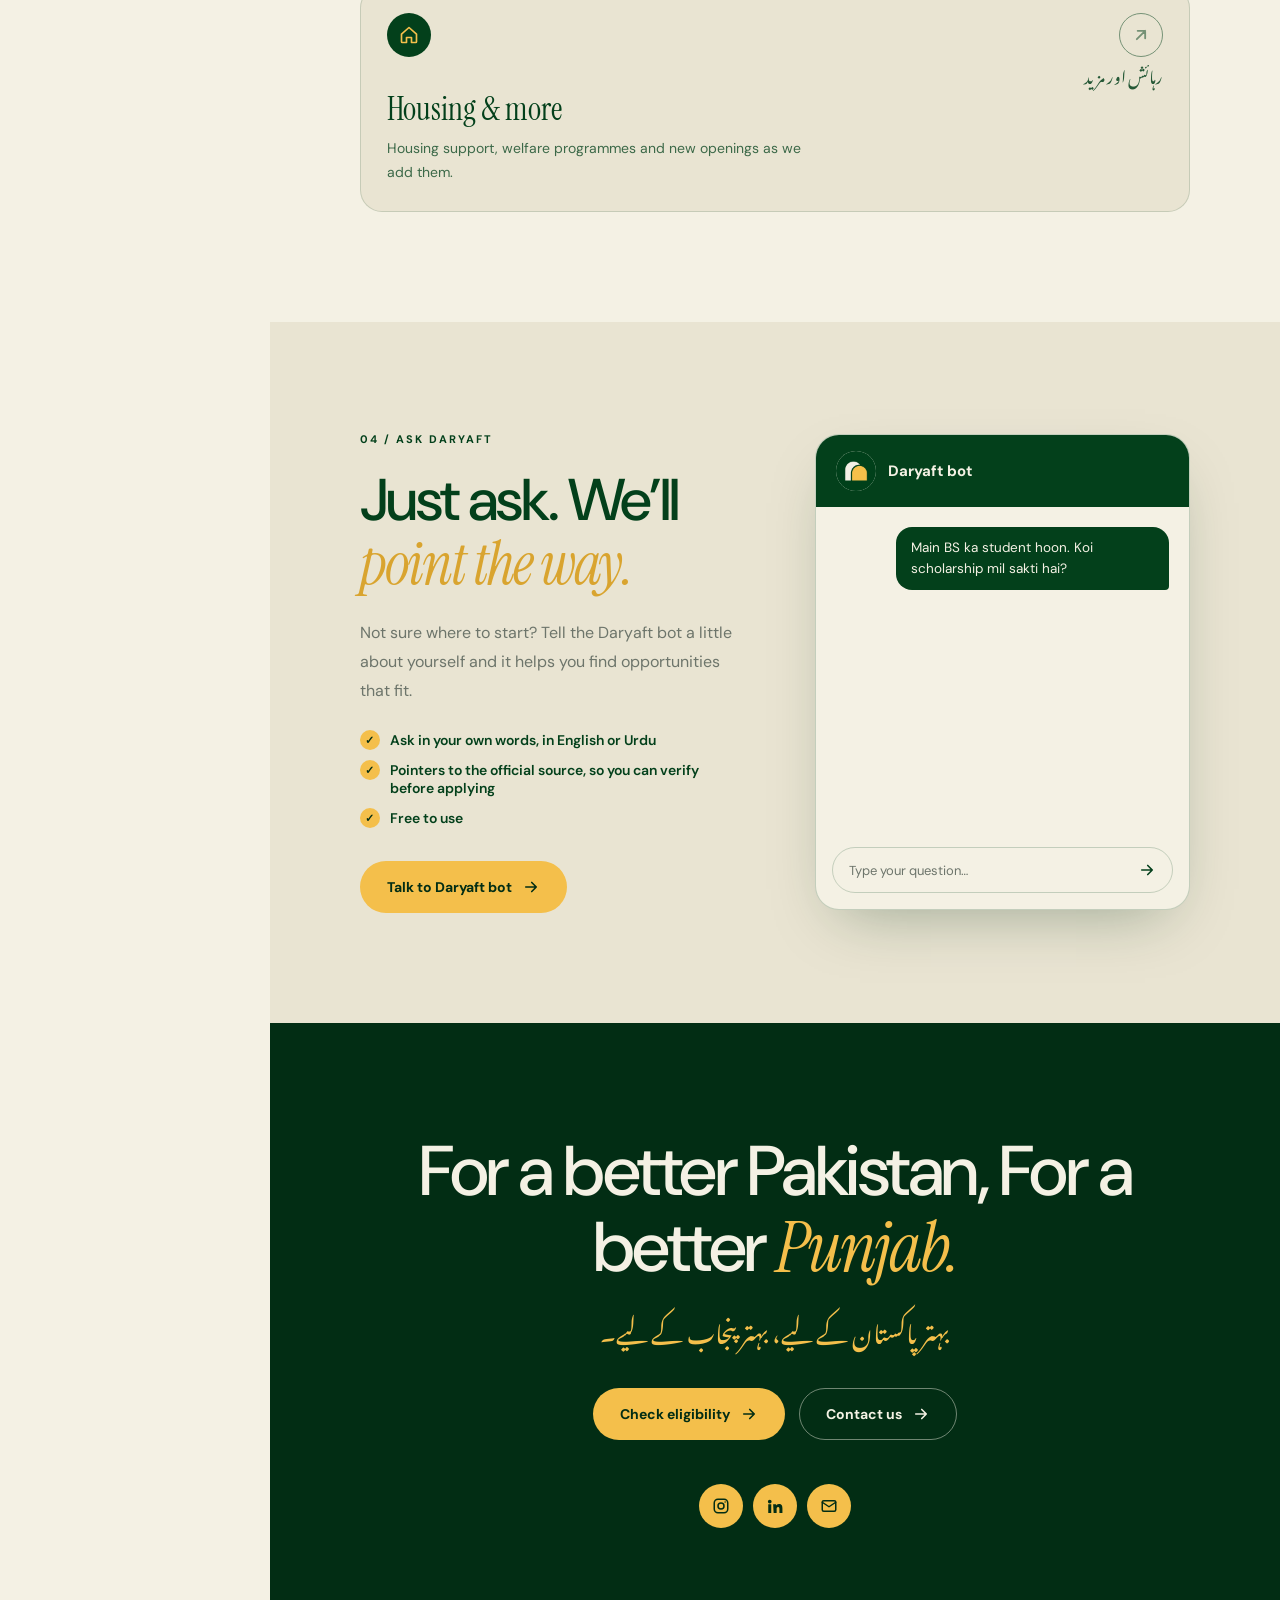
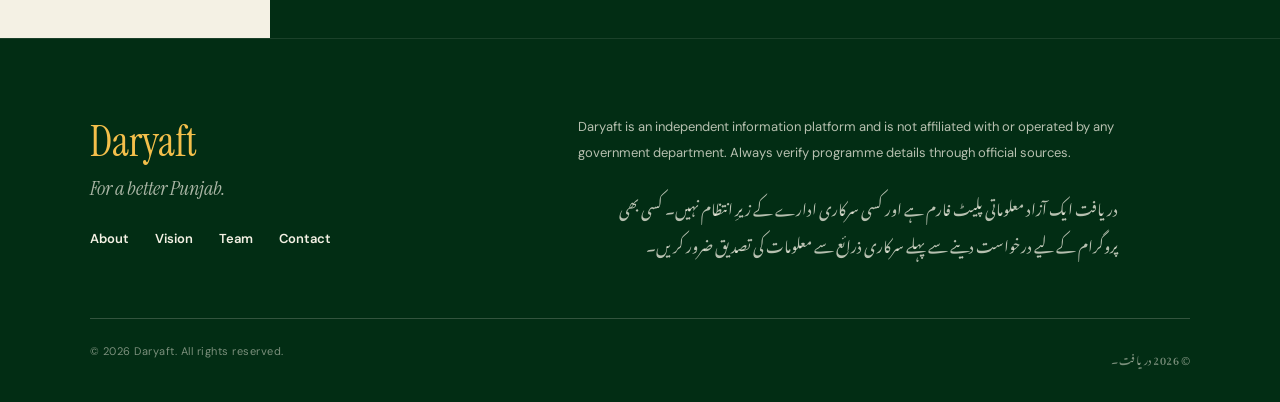
==== commit 2bccc02a: "Refactor header and navigation structure in index.html" ====
--- a/homepage/index.html
+++ b/homepage/index.html
@@ -19,71 +19,71 @@
 
 <body>
 
-  
     <header class="site-header">
-    <a href="index.html" class="brand" aria-label="Daryaft home">
-        <img src="images/DARYAFT LOGO (MAIN).png" alt="Daryaft logo">
-        <span class="brand-name" lang="ur" dir="rtl">دریافت</span>
-    </a>
-  <div class="header-right">
-        <ul class="social-links">
-            <li>
-                <a href="https://www.instagram.com/daryaftpk/" target="_blank" rel="noopener" aria-label="Daryaft on Instagram">
-                    <svg viewBox="0 0 24 24" fill="none" stroke="currentColor" stroke-width="2" stroke-linecap="round" stroke-linejoin="round" aria-hidden="true">
-                        <rect x="3" y="3" width="18" height="18" rx="5"/>
-                        <circle cx="12" cy="12" r="4"/>
-                        <circle cx="17.5" cy="6.5" r="1" fill="currentColor" stroke="none"/>
-                    </svg>
-                </a>
-            </li>
-            <li>
-                <a href="https://www.linkedin.com/company/daryaft" target="_blank" rel="noopener" aria-label="Daryaft on LinkedIn">
-                    <svg viewBox="0 0 24 24" fill="currentColor" aria-hidden="true">
-                        <path d="M4.98 3.5a2.5 2.5 0 1 1 0 5 2.5 2.5 0 0 1 0-5zM3 9.75h4v11.5H3zM9.5 9.75h3.8v1.6h.06c.53-1 1.83-2.05 3.77-2.05 4.03 0 4.77 2.65 4.77 6.1v5.85h-4v-5.2c0-1.24-.02-2.84-1.73-2.84-1.73 0-2 1.35-2 2.75v5.29h-4z"/>
-                    </svg>
-                </a>
-            </li>
-            <li>
-                <a href="mailto:daryaft.support@gmail.com" aria-label="Email Daryaft">
-                    <svg viewBox="0 0 24 24" fill="none" stroke="currentColor" stroke-width="2" stroke-linecap="round" stroke-linejoin="round" aria-hidden="true">
-                        <rect x="3" y="5" width="18" height="14" rx="2"/>
-                        <path d="M3 7l9 6 9-6"/>
-                    </svg>
-                </a>
-            </li>
-        </ul>
-    </div>
-
-    <nav class="navigation" aria-label="Main navigation">
-        <a href="programmes.html">All programmes</a>
-        <a href="index.html">Upcoming programmes</a>
-        <a href="vision.html">Vision</a>
-        <a href="about.html">About</a>
-        <a href="team.html">Team</a>
-        <a href="contact.html">Contact</a>
-    </nav>
-</header>
+        <a href="index.html" class="brand" aria-label="Daryaft home">
+            <img src="images/DARYAFT LOGO (MAIN).png" alt="Daryaft logo">
+            <span class="brand-name" lang="ur" dir="rtl">دریافت</span>
+        </a>
+
+        <div class="header-right">
+            <ul class="social-links">
+                <li>
+                    <a href="https://www.instagram.com/daryaftpk/" target="_blank" rel="noopener" aria-label="Daryaft on Instagram">
+                        <svg viewBox="0 0 24 24" fill="none" stroke="currentColor" stroke-width="2" stroke-linecap="round" stroke-linejoin="round" aria-hidden="true">
+                            <rect x="3" y="3" width="18" height="18" rx="5"/>
+                            <circle cx="12" cy="12" r="4"/>
+                            <circle cx="17.5" cy="6.5" r="1" fill="currentColor" stroke="none"/>
+                        </svg>
+                    </a>
+                </li>
+                <li>
+                    <a href="https://www.linkedin.com/company/daryaft" target="_blank" rel="noopener" aria-label="Daryaft on LinkedIn">
+                        <svg viewBox="0 0 24 24" fill="currentColor" aria-hidden="true">
+                            <path d="M4.98 3.5a2.5 2.5 0 1 1 0 5 2.5 2.5 0 0 1 0-5zM3 9.75h4v11.5H3zM9.5 9.75h3.8v1.6h.06c.53-1 1.83-2.05 3.77-2.05 4.03 0 4.77 2.65 4.77 6.1v5.85h-4v-5.2c0-1.24-.02-2.84-1.73-2.84-1.73 0-2 1.35-2 2.75v5.29h-4z"/>
+                        </svg>
+                    </a>
+                </li>
+                <li>
+                    <a href="mailto:daryaft.support@gmail.com" aria-label="Email Daryaft">
+                        <svg viewBox="0 0 24 24" fill="none" stroke="currentColor" stroke-width="2" stroke-linecap="round" stroke-linejoin="round" aria-hidden="true">
+                            <rect x="3" y="5" width="18" height="14" rx="2"/>
+                            <path d="M3 7l9 6 9-6"/>
+                        </svg>
+                    </a>
+                </li>
+            </ul>
+        </div>
+
+        <nav class="navigation" aria-label="Main navigation">
+            <a href="programmes.html">All programmes</a>
+            <a href="index.html">Upcoming programmes</a>
+            <a href="vision.html">Vision</a>
+            <a href="about.html">About</a>
+            <a href="team.html">Team</a>
+            <a href="contact.html">Contact</a>
+        </nav>
+    </header>
 
     <div class="page-layout">
 
         <aside class="side-panel" aria-label="Quick tools">
-        <h2 class="side-title">Quick tools</h2>
-
-        <ul class="side-list">
-            <li>
-                <a href="eligibility.html" class="side-link">
-                    <span class="side-link-title">Check eligibility <span>↗</span></span>
-                    <span class="side-link-urdu" lang="ur" dir="rtl">اہلیت چیک کریں</span>
-                </a>
-            </li>
-            <li>
-                <a href="ask.html" class="side-link">
-                    <span class="side-link-title">Talk to Daryaft bot <span>↗</span></span>
-                    <span class="side-link-urdu" lang="ur" dir="rtl">دریافت بوٹ سے بات کریں</span>
-                </a>
-            </li>
-        </ul>
-    </aside>
+            <h2 class="side-title">Quick tools</h2>
+
+            <ul class="side-list">
+                <li>
+                    <a href="eligibility.html" class="side-link">
+                        <span class="side-link-title">Check eligibility <span>↗</span></span>
+                        <span class="side-link-urdu" lang="ur" dir="rtl">اہلیت چیک کریں</span>
+                    </a>
+                </li>
+                <li>
+                    <a href="ask.html" class="side-link">
+                        <span class="side-link-title">Talk to Daryaft bot <span>↗</span></span>
+                        <span class="side-link-urdu" lang="ur" dir="rtl">دریافت بوٹ سے بات کریں</span>
+                    </a>
+                </li>
+            </ul>
+        </aside>
 
         <div class="page-main">
 
@@ -106,6 +106,7 @@
                     <span class="hm-chip hm-chip--r" style="--x:15%;--y:82%;--fd:-5s" data-depth="1.4"><i></i>Housing support</span>
                 </div>
 
+                <div class="hm-hero-inner">
                     <h1 class="hm-title">
                         <span class="hm-line hm-in" style="--d:200">Connecting people</span>
                         <span class="hm-line hm-in" style="--d:320">with <em>opportunities.</em></span>
@@ -125,8 +126,6 @@
                         </a>
                     </div>
                 </div>
-
-               
             </section>
 
 
@@ -350,7 +349,7 @@
                         </div>
                     </div>
 
-    
+                </div>
             </section>
 
 
@@ -389,6 +388,7 @@
                 </ul>
             </section>
 
+        </div>
     </div>
 
 
